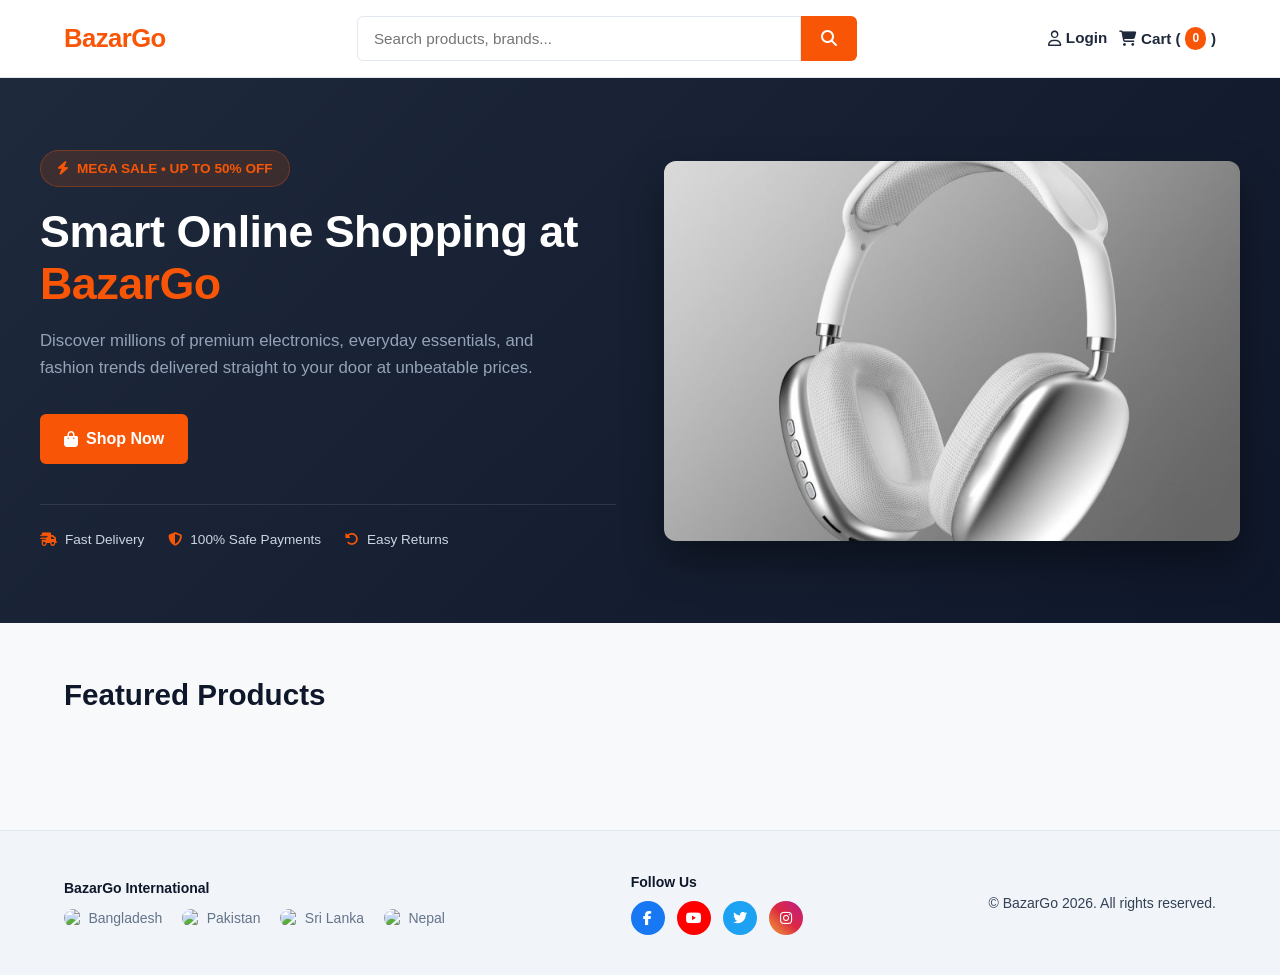
==== index.html @ e94907dd "Add files via upload" ====
<!DOCTYPE html>
<html lang="en">
<head>
  <meta charset="UTF-8">
  <meta name="viewport" content="width=device-width, initial-scale=1.0">
  <title>BazarGo - Online Shopping</title>
  <link rel="stylesheet" href="assets/css/style.css">
  <link rel="stylesheet" href="https://cdnjs.cloudflare.com/ajax/libs/font-awesome/6.5.1/css/all.min.css">
  
  <link rel="stylesheet" href="assets/css/pages/index.css">
  <link rel="stylesheet" href="assets/css/responsive.css">
</head>
<body>

  <!-- Header Navigation -->
  <header>
    <div class="nav-container">
      <a href="index.html" class="logo">BazarGo</a>
      <div class="nav-search">
        <input type="text" id="store-search" placeholder="Search products, brands...">
        <button type="button" id="search-btn"><i class="fa-solid fa-magnifying-glass"></i></button>
      </div>
      <div class="nav-actions">
        <div id="auth-nav-slot">
          <a href="login.html"><i class="fa-regular fa-user"></i> Login</a>
        </div>
        <a href="cart.html"><i class="fa-solid fa-cart-shopping"></i> Cart (<span id="cart-count">0</span>)</a>
      </div>
    </div>
  </header>

  <!-- Hero Banner (Syncs from admin/banner.html) -->
  <section class="hero-section" id="hero-banner-section">
    <div class="hero-container">
      <div class="hero-content">
        <span class="hero-tag" id="hero-tag"><i class="fa-solid fa-bolt"></i> Mega Sale • Up to 50% Off</span>
        <h1 class="hero-heading" id="hero-title">Smart Online Shopping at <span class="highlight">BazarGo</span></h1>
        <p class="hero-subtext" id="hero-subtitle">
          Discover millions of premium electronics, everyday essentials, and fashion trends delivered straight to your door at unbeatable prices.
        </p>
        <div class="hero-cta-group">
          <a href="#featured" id="hero-cta-btn" class="btn btn-primary"><i class="fa-solid fa-bag-shopping"></i> Shop Now</a>
          
        </div>
        <div class="hero-trust-badges">
          <div class="badge-item"><i class="fa-solid fa-truck-fast"></i> <span>Fast Delivery</span></div>
          <div class="badge-item"><i class="fa-solid fa-shield-halved"></i> <span>100% Safe Payments</span></div>
          <div class="badge-item"><i class="fa-solid fa-rotate-left"></i> <span>Easy Returns</span></div>
        </div>
      </div>
      <div class="hero-visual">
        <div class="hero-card-promo">
          <img id="hero-image" src="assets/images/sample1.jpg" alt="Featured Tech" onerror="this.src='https://via.placeholder.com/600x400?text=BazarGo'">
        </div>
      </div>
    </div>
  </section>

  <!-- CUSTOMER ACCOUNT SECTION (Visible When Signed In) -->
  <section class="container" id="customer-profile-section" style="display: none; margin-top: 2rem; margin-bottom: 2rem;">
    <div style="background: var(--white, #ffffff); border: 1px solid var(--border, #e2e8f0); border-radius: 12px; padding: 1.75rem; box-shadow: 0 4px 16px rgba(0,0,0,0.04);">
      <div style="display: flex; justify-content: space-between; align-items: center; border-bottom: 1px solid var(--border, #e2e8f0); padding-bottom: 1rem; margin-bottom: 1.25rem; flex-wrap: wrap; gap: 1rem;">
        <div style="display: flex; align-items: center; gap: 1rem;">
          <div style="width: 54px; height: 54px; border-radius: 50%; background: #ffece2; color: var(--primary, #ea580c); display: flex; align-items: center; justify-content: center; font-size: 1.5rem;">
            <i class="fa-solid fa-user-circle"></i>
          </div>
          <div>
            <h3 id="cust-welcome-name" style="color: var(--dark, #0f172a); margin: 0; font-size: 1.2rem;">Welcome back!</h3>
            <p id="cust-welcome-email" style="color: var(--text-muted, #64748b); margin: 0; font-size: 0.85rem;">user@example.com</p>
          </div>
        </div>
        
        <div style="display: flex; gap: 0.75rem; flex-wrap: wrap;">
          <a href="my-orders.html" class="btn btn-outline" style="color: var(--dark, #0f172a); border-color: var(--border, #e2e8f0); padding: 0.5rem 1rem; font-size: 0.85rem;">
            <i class="fa-solid fa-box-open"></i> My Orders
          </a>
          <a href="account.html" class="btn btn-primary" style="padding: 0.5rem 1rem; font-size: 0.85rem;">
            <i class="fa-solid fa-user-pen"></i> Edit Profile & Address
          </a>
          <button id="cust-dash-logout" class="btn btn-outline" style="color: var(--danger, #ef4444); border-color: #fee2e2; background: #fff5f5; padding: 0.5rem 1rem; font-size: 0.85rem; cursor: pointer;">
            <i class="fa-solid fa-arrow-right-from-bracket"></i> Sign Out
          </button>
        </div>
      </div>

      <div style="display: grid; grid-template-columns: repeat(auto-fit, minmax(220px, 1fr)); gap: 1rem;">
        <div style="background: #f8fafc; border: 1px solid var(--border, #e2e8f0); border-radius: 8px; padding: 1rem;">
          <small style="color: var(--text-muted, #64748b); text-transform: uppercase; font-weight: 700; font-size: 0.75rem;">Default Phone</small>
          <div id="cust-phone-preview" style="color: var(--dark, #0f172a); font-weight: 600; margin-top: 0.25rem;">Not added yet</div>
        </div>
        <div style="background: #f8fafc; border: 1px solid var(--border, #e2e8f0); border-radius: 8px; padding: 1rem;">
          <small style="color: var(--text-muted, #64748b); text-transform: uppercase; font-weight: 700; font-size: 0.75rem;">Delivery Address</small>
          <div id="cust-address-preview" style="color: var(--dark, #0f172a); font-weight: 600; margin-top: 0.25rem; white-space: nowrap; overflow: hidden; text-overflow: ellipsis;">Not set yet</div>
        </div>
        <div style="background: #f8fafc; border: 1px solid var(--border, #e2e8f0); border-radius: 8px; padding: 1rem;">
          <small style="color: var(--text-muted, #64748b); text-transform: uppercase; font-weight: 700; font-size: 0.75rem;">Active Role</small>
          <div style="margin-top: 0.25rem;">
            <span id="cust-role-pill" style="background: #e2e8f0; color: var(--slate, #475569); padding: 2px 8px; border-radius: 50px; font-size: 0.75rem; font-weight: 700; text-transform: uppercase;">Customer</span>
          </div>
        </div>
      </div>
    </div>
  </section>

  <!-- Featured Products Container -->
  <main class="container" id="featured">
    <h2 class="section-title">Featured Products</h2>
    <div class="product-grid" id="product-container"></div>
  </main>

  <!-- Product Details Modal with Star Rating -->
  <div class="modal-overlay" id="product-modal">
    <div class="modal-container">
      <button class="modal-close-btn" id="modal-close">&times;</button>
      <div class="modal-body">
        <div class="modal-image-wrapper">
          <img id="modal-img" src="" alt="Product Image">
        </div>
        <div class="modal-info">
          <span class="modal-category-badge" id="modal-category">Category</span>
          <h2 class="modal-title" id="modal-title">Product Title</h2>
          
          <div class="star-rating" id="modal-star-rating"></div>
          <div id="modal-stock-status"></div>

          <div class="modal-price" id="modal-price">0 BDT</div>
          <p class="modal-desc" id="modal-desc">Product description will appear here.</p>

          <div class="user-rating-box">
            <label><i class="fa-solid fa-pen-nib"></i> Rate this product:</label>
            <div class="interactive-stars" id="interactive-stars">
              <i class="fa-solid fa-star" data-val="1"></i>
              <i class="fa-solid fa-star" data-val="2"></i>
              <i class="fa-solid fa-star" data-val="3"></i>
              <i class="fa-solid fa-star" data-val="4"></i>
              <i class="fa-solid fa-star" data-val="5"></i>
            </div>
            <div class="rating-feedback" id="rating-feedback">Thank you for your rating!</div>
          </div>

          <button class="modal-add-btn" id="modal-add-btn">
            <i class="fa-solid fa-cart-plus"></i> Add to Cart
          </button>
        </div>
      </div>
    </div>
  </div>

  <!-- Subfooter -->
  <footer class="site-subfooter">
    <div class="subfooter-container">
      <div class="footer-col">
        <h4 style="margin-bottom:0.5rem; color:#0f172a;">BazarGo International</h4>
        <div class="country-list">
          <a href="#" class="country-item"><img src="https://flagcdn.com/w40/bd.png" alt="BD"> Bangladesh</a>
          <a href="#" class="country-item"><img src="https://flagcdn.com/w40/pk.png" alt="PK"> Pakistan</a>
          <a href="#" class="country-item"><img src="https://flagcdn.com/w40/lk.png" alt="LK"> Sri Lanka</a>
          <a href="#" class="country-item"><img src="https://flagcdn.com/w40/np.png" alt="NP"> Nepal</a>
        </div>
      </div>
      <div class="footer-col">
        <h4 style="margin-bottom:0.5rem; color:#0f172a;">Follow Us</h4>
        <div class="social-links">
          <a href="#" class="social-btn facebook"><i class="fa-brands fa-facebook-f"></i></a>
          <a href="#" class="social-btn youtube"><i class="fa-brands fa-youtube"></i></a>
          <a href="#" class="social-btn twitter"><i class="fa-brands fa-twitter"></i></a>
          <a href="#" class="social-btn instagram"><i class="fa-brands fa-instagram"></i></a>
        </div>
      </div>
      <div class="footer-col">
        <p>&copy; BazarGo 2026. All rights reserved.</p>
      </div>
    </div>
  </footer>

  <script type="module">
    import { initAuthListener, logoutUser } from "./assets/js/auth.js";
    import { addToCart, updateCartBadge } from "./assets/js/cart.js";
    import { db } from "./assets/js/firebase-config.js";
    import { collection, doc, onSnapshot, query, where } from "https://www.gstatic.com/firebasejs/10.9.0/firebase-firestore.js";

    const PRODUCTS_KEY = "bazargo_products";
    const BANNER_KEY = "bazargo_hero_banner";

    const defaultBanner = {
      tag: "Mega Sale • Up to 50% Off",
      title: "Smart Online Shopping at <span class='highlight'>BazarGo</span>",
      subtitle: "Discover millions of premium electronics, everyday essentials, and fashion trends delivered straight to your door at unbeatable prices.",
      imageUrl: "assets/images/sample1.jpg",
      ctaText: "Shop Now",
      ctaLink: "#featured"
    };

    const defaultProducts = [
      { id: "101", title: "Wireless Headphones", price: 2500, stock: 25, category: "Electronics", imageUrl: "assets/images/sample1.jpg", rating: 4.8, reviewCount: 42, description: "High-grade audio clarity with immersive noise cancellation and long battery life." },
      { id: "102", title: "Smart Fitness Watch", price: 1800, stock: 15, category: "Wearables", imageUrl: "assets/images/sample2.jpg", rating: 4.5, reviewCount: 29, description: "All-day heart rate, step tracking, sleep analytics, and water-resistant casing." },
      { id: "103", title: "Smart Phone Pro", price: 170000, stock: 8, category: "Smartphones", imageUrl: "assets/images/sample3.jpg", rating: 4.9, reviewCount: 88, description: "Ultra-fast flagship processor, high-resolution AMOLED display, and triple camera array." },
      { id: "104", title: "Fast Phone Charger", price: 1800, stock: 30, category: "Accessories", imageUrl: "assets/images/sample4.jpg", rating: 4.2, reviewCount: 16, description: "High-speed USB-C wall adapter supporting quick-charge protocols with safety protection." }
    ];

    let allProducts = [];
    let currentSelectedProduct = null;

    function renderStarRatingHTML(rating = 5, reviewCount = 0) {
      const fullStars = Math.floor(rating);
      const hasHalf = rating % 1 >= 0.3 && rating % 1 <= 0.8;
      let starsHtml = "";

      for (let i = 1; i <= 5; i++) {
        if (i <= fullStars) {
          starsHtml += `<i class="fa-solid fa-star"></i>`;
        } else if (i === fullStars + 1 && hasHalf) {
          starsHtml += `<i class="fa-solid fa-star-half-stroke"></i>`;
        } else {
          starsHtml += `<i class="fa-regular fa-star"></i>`;
        }
      }

      return `
        <div class="star-rating">
          ${starsHtml}
          <span style="font-weight: 700; margin-left: 3px; color: #1e293b;">${Number(rating).toFixed(1)}</span>
          <span class="rating-count">(${reviewCount})</span>
        </div>
      `;
    }

    // 1. Sync Banner from admin/banner.html
    function applyHeroBanner(banner) {
      if (!banner || typeof banner !== "object") banner = defaultBanner;
      if (banner.tag) {
        document.getElementById("hero-tag").innerHTML = `<i class="fa-solid fa-bolt"></i> ${banner.tag}`;
      }
      if (banner.title) {
        document.getElementById("hero-title").innerHTML = banner.title;
      }
      if (banner.subtitle) {
        document.getElementById("hero-subtitle").textContent = banner.subtitle;
      }
      if (banner.imageUrl) {
        document.getElementById("hero-image").src = banner.imageUrl;
      }
      if (banner.ctaText) {
        document.getElementById("hero-cta-btn").innerHTML = `<i class="fa-solid fa-bag-shopping"></i> ${banner.ctaText}`;
      }
      if (banner.ctaLink) {
        document.getElementById("hero-cta-btn").href = banner.ctaLink;
      }
    }

    // 2. Authentication State Handling
    if (typeof initAuthListener === "function") {
      initAuthListener(({ user, profile }) => {
        const authSlot = document.getElementById("auth-nav-slot");
        const customerSection = document.getElementById("customer-profile-section");

        if (user) {
          const name = profile?.fullName || user.email?.split('@')[0] || "Customer";
          authSlot.innerHTML = `
            <a href="account.html"><i class="fa-solid fa-user-check"></i> ${name}</a>
            <a href="my-orders.html" style="margin-left: 8px;"><i class="fa-solid fa-box"></i> Orders</a>
            ${profile?.role === 'admin' ? '<a href="admin/dashboard.html" style="color:var(--primary, #ea580c); font-weight:700; margin-left:8px;">[Admin]</a>' : ''}
            <button id="logout-btn" style="background:none; border:none; cursor:pointer; color:#ef4444; font-weight:600; margin-left:8px;">Logout</button>
          `;
          document.getElementById("logout-btn").addEventListener("click", logoutUser);

          customerSection.style.display = "block";
          document.getElementById("cust-welcome-name").textContent = `Welcome, ${name}!`;
          document.getElementById("cust-welcome-email").textContent = user.email || "";
          document.getElementById("cust-phone-preview").textContent = profile?.phone || "No phone added yet";
          document.getElementById("cust-address-preview").textContent = profile?.address || "No address added yet";

          if (profile?.role) {
            const rolePill = document.getElementById("cust-role-pill");
            rolePill.textContent = profile.role;
            if (profile.role === 'admin') {
              rolePill.style.background = '#fef3c7';
              rolePill.style.color = '#d97706';
            }
          }
          document.getElementById("cust-dash-logout").addEventListener("click", logoutUser);
        } else {
          authSlot.innerHTML = `<a href="login.html"><i class="fa-regular fa-user"></i> Login</a>`;
          customerSection.style.display = "none";
        }
      });
    }

    if (typeof updateCartBadge === "function") {
      updateCartBadge();
    }

    // Firestore is the shared source of truth. Updates are pushed to every open device.
    let productsUnsubscribe = null;
    let bannerUnsubscribe = null;
    function loadStoreProducts() {
      if (productsUnsubscribe) productsUnsubscribe();
      productsUnsubscribe = onSnapshot(query(collection(db, "products"), where("isPublished", "==", true)), (snapshot) => {
        allProducts = snapshot.docs.map(d => ({ id: d.id, ...d.data() }));
        localStorage.setItem(PRODUCTS_KEY, JSON.stringify(allProducts));
        renderProducts(allProducts);
        if (currentSelectedProduct) {
          const latest = allProducts.find(p => String(p.id) === String(currentSelectedProduct.id));
          if (latest) { currentSelectedProduct = latest; openProductModal(latest.id); }
          else closeProductModal();
        }
      }, (error) => {
        console.error("Live product sync failed:", error);
        const container = document.getElementById("product-container");
        if (!allProducts.length) container.innerHTML = '<p role="alert">Products could not be loaded. Check your connection and Firestore permissions.</p>';
      });
    }

    function listenForHeroBanner() {
      if (bannerUnsubscribe) bannerUnsubscribe();
      bannerUnsubscribe = onSnapshot(doc(db, "store_settings", "heroBanner"), (snapshot) => {
        applyHeroBanner(snapshot.exists() ? snapshot.data() : defaultBanner);
      }, (error) => {
        console.error("Live banner sync failed:", error);
        applyHeroBanner(defaultBanner);
      });
    }
    window.addEventListener("beforeunload", () => {
      if (productsUnsubscribe) productsUnsubscribe();
      if (bannerUnsubscribe) bannerUnsubscribe();
    });

    // 4. Render Product Cards with Stock Awareness
    function renderProducts(list) {
      const container = document.getElementById("product-container");
      if (!list || list.length === 0) {
        container.innerHTML = `
          <div style="grid-column: 1 / -1; text-align: center; padding: 3rem 1rem; color: #64748b;">
            <i class="fa-solid fa-magnifying-glass" style="font-size: 2.5rem; margin-bottom: 0.75rem; opacity: 0.5;"></i>
            <p style="font-size: 1.1rem; margin: 0;">No products found matching your search.</p>
          </div>
        `;
        return;
      }

      container.innerHTML = list.map(p => {
        const hasStockField = p.stock !== undefined && p.stock !== null;
        const stockQty = hasStockField ? Number(p.stock) : Infinity;
        const isOutOfStock = hasStockField && stockQty <= 0;

        return `
          <article class="card" data-id="${p.id}">
            <img src="${p.imageUrl || 'assets/images/sample1.jpg'}" 
                 alt="${p.title || 'Product'}" 
                 class="card-click-trigger open-details" 
                 data-id="${p.id}"
                 onerror="this.src='https://via.placeholder.com/250x200?text=Product'">
            
            <div class="card-body">
              <h3 class="card-title card-click-trigger open-details" data-id="${p.id}">
                ${p.title || p.name || 'Untitled Product'}
              </h3>

              ${renderStarRatingHTML(p.rating || 5, p.reviewCount || 0)}

              <div>
                ${hasStockField ? (
                  isOutOfStock 
                    ? `<span class="stock-tag out-stock">Out of Stock</span>` 
                    : `<span class="stock-tag in-stock">In Stock (${stockQty})</span>`
                ) : ''}
              </div>

              <p class="card-price">${Number(p.price || 0).toLocaleString()} BDT</p>
              <div class="card-actions">
                <button class="btn-cart" 
                  data-id="${p.id}" 
                  data-title="${p.title || p.name || ''}" 
                  data-price="${p.price || 0}" 
                  data-img="${p.imageUrl || ''}"
                  data-stock="${stockQty}"
                  ${isOutOfStock ? 'disabled style="background:#94a3b8; cursor:not-allowed;"' : ''}>
                  ${isOutOfStock ? 'Out of Stock' : 'Add to Cart'}
                </button>
                <button class="btn-wishlist">♥</button>
              </div>
            </div>
          </article>
        `;
      }).join("");

      document.querySelectorAll(".open-details").forEach(elem => {
        elem.addEventListener("click", (e) => {
          const productId = e.currentTarget.dataset.id;
          openProductModal(productId);
        });
      });

      document.querySelectorAll(".btn-cart").forEach(btn => {
        btn.addEventListener("click", async (e) => {
          const { id, title, price, img, stock } = e.currentTarget.dataset;
          if (stock !== undefined && Number(stock) <= 0) {
            alert("Sorry, this product is currently out of stock.");
            return;
          }
          if (typeof addToCart === "function") {
            await addToCart({ id, title, price, imageUrl: img }, 1);
          }
          alert(`Added "${title}" to your cart!`);
        });
      });
    }

    // Modal & Interactive Rating
    const modal = document.getElementById("product-modal");
    const modalCloseBtn = document.getElementById("modal-close");
    const modalAddBtn = document.getElementById("modal-add-btn");
    const interactiveStars = document.querySelectorAll("#interactive-stars i");
    const ratingFeedback = document.getElementById("rating-feedback");

    function openProductModal(productId) {
      const prod = allProducts.find(p => String(p.id) === String(productId));
      if (!prod) return;

      currentSelectedProduct = prod;

      const hasStockField = prod.stock !== undefined && prod.stock !== null;
      const stockQty = hasStockField ? Number(prod.stock) : Infinity;
      const isOutOfStock = hasStockField && stockQty <= 0;

      document.getElementById("modal-img").src = prod.imageUrl || "assets/images/sample1.jpg";
      document.getElementById("modal-title").textContent = prod.title || prod.name || "Untitled Product";
      document.getElementById("modal-price").textContent = `${Number(prod.price || 0).toLocaleString()} BDT`;
      document.getElementById("modal-category").textContent = prod.category || "General";
      document.getElementById("modal-desc").textContent = prod.description || "No specific details provided for this product.";
      
      document.getElementById("modal-star-rating").innerHTML = renderStarRatingHTML(prod.rating || 5, prod.reviewCount || 0);

      const stockStatusContainer = document.getElementById("modal-stock-status");
      if (hasStockField) {
        stockStatusContainer.innerHTML = isOutOfStock
          ? `<span class="stock-tag out-stock" style="margin-bottom:0.75rem;">Out of Stock</span>`
          : `<span class="stock-tag in-stock" style="margin-bottom:0.75rem;">In Stock (${stockQty} units available)</span>`;
      } else {
        stockStatusContainer.innerHTML = "";
      }

      if (isOutOfStock) {
        modalAddBtn.disabled = true;
        modalAddBtn.innerHTML = `<i class="fa-solid fa-ban"></i> Out of Stock`;
      } else {
        modalAddBtn.disabled = false;
        modalAddBtn.innerHTML = `<i class="fa-solid fa-cart-plus"></i> Add to Cart`;
      }

      ratingFeedback.style.display = "none";
      interactiveStars.forEach(s => s.classList.remove("active", "hovered"));

      modal.classList.add("active");
      document.body.classList.add("product-modal-open");
    }

    function closeProductModal() {
      modal.classList.remove("active");
      document.body.classList.remove("product-modal-open");
      currentSelectedProduct = null;
    }

    modalCloseBtn.addEventListener("click", closeProductModal);
    modal.addEventListener("click", (e) => {
      if (e.target === modal) closeProductModal();
    });
    window.addEventListener("keydown", (e) => {
      if (e.key === "Escape" && modal.classList.contains("active")) closeProductModal();
    });

    interactiveStars.forEach(star => {
      star.addEventListener("mouseenter", (e) => {
        const val = parseInt(e.target.dataset.val);
        interactiveStars.forEach(s => {
          s.classList.toggle("hovered", parseInt(s.dataset.val) <= val);
        });
      });

      star.addEventListener("mouseleave", () => {
        interactiveStars.forEach(s => s.classList.remove("hovered"));
      });

      star.addEventListener("click", (e) => {
        if (!currentSelectedProduct) return;
        const userRating = parseInt(e.target.dataset.val);

        interactiveStars.forEach(s => {
          s.classList.toggle("active", parseInt(s.dataset.val) <= userRating);
        });

        const currentCount = currentSelectedProduct.reviewCount || 0;
        const currentAvg = currentSelectedProduct.rating || 5;
        const newCount = currentCount + 1;
        const newAvg = Number(((currentAvg * currentCount + userRating) / newCount).toFixed(1));

        currentSelectedProduct.rating = newAvg;
        currentSelectedProduct.reviewCount = newCount;

        allProducts = allProducts.map(p => p.id === currentSelectedProduct.id ? currentSelectedProduct : p);
        localStorage.setItem(PRODUCTS_KEY, JSON.stringify(allProducts));

        document.getElementById("modal-star-rating").innerHTML = renderStarRatingHTML(newAvg, newCount);
        ratingFeedback.textContent = `Thank you! You rated ${userRating} star${userRating > 1 ? 's' : ''}. (New Avg: ${newAvg})`;
        ratingFeedback.style.display = "block";

        renderProducts(allProducts);
      });
    });

    modalAddBtn.addEventListener("click", async () => {
      if (currentSelectedProduct) {
        const hasStockField = currentSelectedProduct.stock !== undefined && currentSelectedProduct.stock !== null;
        if (hasStockField && Number(currentSelectedProduct.stock) <= 0) {
          alert("Sorry, this item is out of stock.");
          return;
        }

        if (typeof addToCart === "function") {
          await addToCart({
            id: currentSelectedProduct.id,
            title: currentSelectedProduct.title || currentSelectedProduct.name,
            price: currentSelectedProduct.price,
            imageUrl: currentSelectedProduct.imageUrl
          }, 1);
        }
        alert(`Added "${currentSelectedProduct.title || currentSelectedProduct.name}" to your cart!`);
        closeProductModal();
      }
    });

    // Search Controls
    const searchInput = document.getElementById("store-search");
    const searchBtn = document.getElementById("search-btn");

    function executeSearch() {
      const query = searchInput.value.toLowerCase().trim();
      const filtered = allProducts.filter(p => {
        const title = (p.title || p.name || "").toLowerCase();
        const category = (p.category || "").toLowerCase();
        const desc = (p.description || "").toLowerCase();
        return title.includes(query) || category.includes(query) || desc.includes(query);
      });

      renderProducts(filtered);

      const featuredSection = document.getElementById("featured");
      if (featuredSection && query.length > 0) {
        featuredSection.scrollIntoView({ behavior: "smooth" });
      }
    }

    searchInput.addEventListener("input", executeSearch);
    searchBtn.addEventListener("click", executeSearch);
    searchInput.addEventListener("keydown", (e) => {
      if (e.key === "Enter") {
        e.preventDefault();
        executeSearch();
      }
    });

    // Initialize Storefront
    listenForHeroBanner();
    loadStoreProducts();
  </script>
</body>
</html>
---- assets/css/style.css ----
:root {
  --primary: #f85606;
  --primary-hover: #d84500;
  --dark: #0f172a;
  --slate: #1e293b;
  --light: #f8f9fa;
  --border: #e2e8f0;
  --text: #334155;
  --text-muted: #64748b;
  --white: #ffffff;
  --success: #10b981;
  --danger: #ef4444;
}

* {
  box-sizing: border-box;
  margin: 0;
  padding: 0;
  font-family: -apple-system, BlinkMacSystemFont, "Segoe UI", Roboto, Oxygen, Ubuntu, sans-serif;
}

body {
  background-color: var(--light);
  color: var(--text);
  line-height: 1.6;
}

/* Header & Navbar */
header {
  background: var(--white);
  border-bottom: 1px solid var(--border);
  position: sticky;
  top: 0;
  z-index: 1000;
}

.nav-container {
  max-width: 1200px;
  margin: auto;
  display: flex;
  justify-content: space-between;
  align-items: center;
  padding: 1rem 1.5rem;
  gap: 1.5rem;
}

.logo {
  font-size: 1.6rem;
  font-weight: 800;
  color: var(--primary);
  text-decoration: none;
  letter-spacing: -0.5px;
}

.nav-search {
  display: flex;
  flex: 1;
  max-width: 500px;
}

.nav-search input {
  width: 100%;
  padding: 0.6rem 1rem;
  border: 1px solid var(--border);
  border-radius: 6px 0 0 6px;
  outline: none;
  font-size: 0.95rem;
}

.nav-search button {
  padding: 0.6rem 1.25rem;
  background: var(--primary);
  color: var(--white);
  border: none;
  border-radius: 0 6px 6px 0;
  cursor: pointer;
  font-weight: 600;
}

.nav-actions {
  display: flex;
  align-items: center;
  gap: 1.25rem;
}

.nav-actions a {
  text-decoration: none;
  color: var(--slate);
  font-weight: 600;
  font-size: 0.95rem;
  display: inline-flex;
  align-items: center;
  gap: 0.3rem;
}

#cart-count {
  background: var(--primary);
  color: var(--white);
  padding: 2px 7px;
  border-radius: 50px;
  font-size: 0.75rem;
}

/* Hero Section */
.hero-section {
  background: linear-gradient(135deg, var(--slate) 0%, var(--dark) 100%);
  color: var(--white);
  padding: 4.5rem 1.5rem;
}

.hero-container {
  max-width: 1200px;
  margin: 0 auto;
  display: grid;
  grid-template-columns: 1.1fr 0.9fr;
  align-items: center;
  gap: 3rem;
}

.hero-tag {
  display: inline-flex;
  align-items: center;
  gap: 0.5rem;
  background: rgba(248, 86, 6, 0.15);
  color: var(--primary);
  border: 1px solid rgba(248, 86, 6, 0.3);
  font-size: 0.85rem;
  font-weight: 700;
  padding: 0.4rem 1rem;
  border-radius: 50px;
  margin-bottom: 1.2rem;
  text-transform: uppercase;
}

.hero-heading {
  font-size: 2.8rem;
  line-height: 1.15;
  font-weight: 800;
  margin-bottom: 1.2rem;
  letter-spacing: -0.5px;
}

.hero-heading .highlight {
  color: var(--primary);
}

.hero-subtext {
  font-size: 1.05rem;
  color: #94a3b8;
  margin-bottom: 2rem;
  max-width: 520px;
}

.hero-cta-group {
  display: flex;
  gap: 1rem;
  margin-bottom: 2.5rem;
}

.btn {
  padding: 0.75rem 1.5rem;
  border-radius: 6px;
  text-decoration: none;
  font-weight: 600;
  display: inline-flex;
  align-items: center;
  gap: 0.5rem;
  cursor: pointer;
  border: none;
  transition: all 0.2s ease;
}

.btn-primary {
  background: var(--primary);
  color: var(--white);
}

.btn-primary:hover {
  background: var(--primary-hover);
  transform: translateY(-2px);
}

.btn-outline {
  border: 1px solid #475569;
  color: var(--white);
  background: transparent;
}

.btn-outline:hover {
  background: rgba(255, 255, 255, 0.08);
  border-color: #cbd5e1;
}

.hero-trust-badges {
  display: flex;
  gap: 1.5rem;
  padding-top: 1.5rem;
  border-top: 1px solid rgba(255, 255, 255, 0.1);
  flex-wrap: wrap;
}

.badge-item {
  display: flex;
  align-items: center;
  gap: 0.5rem;
  font-size: 0.85rem;
  color: #cbd5e1;
}

.badge-item i {
  color: var(--primary);
}

.hero-card-promo {
  position: relative;
  border-radius: 12px;
  overflow: hidden;
  box-shadow: 0 20px 40px rgba(0, 0, 0, 0.4);
}

.hero-card-promo img {
  width: 100%;
  height: 380px;
  object-fit: cover;
  display: block;
}

.discount-pill {
  position: absolute;
  top: 1rem;
  left: 1rem;
  background: var(--primary);
  color: var(--white);
  font-weight: 700;
  font-size: 0.75rem;
  padding: 0.35rem 0.8rem;
  border-radius: 4px;
}

/* Catalog & Grid */
.container {
  max-width: 1200px;
  margin: 3rem auto;
  padding: 0 1.5rem;
}

.section-title {
  margin-bottom: 2rem;
  font-size: 1.85rem;
  font-weight: 700;
  color: var(--dark);
}

.product-grid {
  display: grid;
  grid-template-columns: repeat(auto-fill, minmax(250px, 1fr));
  gap: 1.75rem;
}

.card {
  background: var(--white);
  border-radius: 8px;
  border: 1px solid var(--border);
  overflow: hidden;
  display: flex;
  flex-direction: column;
  transition: transform 0.2s ease, box-shadow 0.2s ease;
}

.card:hover {
  transform: translateY(-4px);
  box-shadow: 0 12px 24px rgba(0, 0, 0, 0.06);
}

.card img {
  width: 100%;
  height: 220px;
  object-fit: cover;
}

.card-body {
  padding: 1.25rem;
  display: flex;
  flex-direction: column;
  flex: 1;
}

.card-title {
  font-size: 1.1rem;
  font-weight: 600;
  margin-bottom: 0.5rem;
  color: var(--dark);
}

.card-price {
  font-size: 1.35rem;
  color: var(--primary);
  font-weight: 800;
  margin-bottom: 1rem;
}

.card-actions {
  display: flex;
  gap: 0.5rem;
  margin-top: auto;
}

.btn-cart {
  flex: 1;
  padding: 0.65rem;
  background: var(--primary);
  color: var(--white);
  border: none;
  border-radius: 6px;
  cursor: pointer;
  font-weight: 600;
  transition: background 0.2s;
}

.btn-cart:hover {
  background: var(--primary-hover);
}

.btn-wishlist {
  background: #f1f5f9;
  color: var(--slate);
  border: none;
  border-radius: 6px;
  padding: 0 1rem;
  cursor: pointer;
  font-size: 1.1rem;
}

/* Forms & Auth */
.auth-container {
  max-width: 440px;
  margin: 4rem auto;
  background: var(--white);
  padding: 2.5rem;
  border-radius: 10px;
  border: 1px solid var(--border);
  box-shadow: 0 8px 24px rgba(0,0,0,0.04);
}

.form-group {
  margin-bottom: 1.25rem;
}

.form-group label {
  display: block;
  font-size: 0.875rem;
  font-weight: 600;
  margin-bottom: 0.4rem;
}

.form-group input, .form-group select, .form-group textarea {
  width: 100%;
  padding: 0.75rem;
  border: 1px solid var(--border);
  border-radius: 6px;
  outline: none;
  font-size: 0.95rem;
}

.form-group input:focus {
  border-color: var(--primary);
}

/* Subfooter */
.site-subfooter {
  background-color: #f1f5f9;
  border-top: 1px solid var(--border);
  padding: 2.5rem 0;
  margin-top: 5rem;
  font-size: 0.875rem;
}

.subfooter-container {
  max-width: 1200px;
  margin: 0 auto;
  padding: 0 1.5rem;
  display: flex;
  justify-content: space-between;
  align-items: center;
  flex-wrap: wrap;
  gap: 2rem;
}

.country-list {
  display: flex;
  gap: 1.25rem;
  align-items: center;
  flex-wrap: wrap;
}

.country-item {
  display: inline-flex;
  align-items: center;
  gap: 0.4rem;
  color: var(--text-muted);
  text-decoration: none;
}

.country-item img {
  width: 18px;
  height: 18px;
  border-radius: 50%;
  object-fit: cover;
}

.social-links {
  display: flex;
  gap: 0.75rem;
}

.social-btn {
  width: 34px;
  height: 34px;
  border-radius: 50%;
  color: var(--white);
  display: inline-flex;
  align-items: center;
  justify-content: center;
  text-decoration: none;
}

.social-btn.facebook { background-color: #1877f2; }
.social-btn.youtube { background-color: #ff0000; }
.social-btn.twitter { background-color: #1da1f2; }
.social-btn.instagram { background: linear-gradient(45deg, #f09433, #e6683c, #dc2743, #cc2366, #bc1888); }

@media (max-width: 900px) {
  .hero-container {
    grid-template-columns: 1fr;
    text-align: center;
  }
  .hero-cta-group, .hero-trust-badges {
    justify-content: center;
  }
}
---- assets/css/pages/index.css ----
/* Clickable triggers */
    .card-click-trigger {
      cursor: pointer;
    }
    .card-click-trigger:hover {
      opacity: 0.92;
    }
    .card-title.card-click-trigger:hover {
      color: var(--primary, #ea580c);
      text-decoration: underline;
    }

    /* Star Rating Styles */
    .star-rating {
      display: flex;
      align-items: center;
      gap: 3px;
      font-size: 0.85rem;
      color: #f59e0b;
      margin: 4px 0 6px 0;
    }
    .star-rating .rating-count {
      color: #64748b;
      font-size: 0.78rem;
      margin-left: 4px;
    }

    /* Stock Status Badges */
    .stock-tag {
      font-size: 0.78rem;
      font-weight: 700;
      padding: 2px 6px;
      border-radius: 4px;
      display: inline-block;
      margin-bottom: 6px;
    }
    .stock-tag.in-stock {
      background: #dcfce7;
      color: #166534;
    }
    .stock-tag.out-stock {
      background: #fee2e2;
      color: #991b1b;
    }

    /* Modal Interactive Star Rating */
    .user-rating-box {
      background: #f8fafc;
      border: 1px solid #e2e8f0;
      border-radius: 8px;
      padding: 10px 14px;
      margin-bottom: 1rem;
    }
    .user-rating-box label {
      font-size: 0.85rem;
      font-weight: 600;
      color: #334155;
      display: block;
      margin-bottom: 4px;
    }
    .interactive-stars {
      display: flex;
      gap: 6px;
      font-size: 1.25rem;
      cursor: pointer;
    }
    .interactive-stars i {
      color: #cbd5e1;
      transition: color 0.15s ease, transform 0.15s ease;
    }
    .interactive-stars i.hovered,
    .interactive-stars i.active {
      color: #f59e0b;
    }
    .interactive-stars i:hover {
      transform: scale(1.15);
    }
    .rating-feedback {
      font-size: 0.8rem;
      color: #10b981;
      margin-top: 4px;
      display: none;
    }

    /* Modal Structure */
    body.product-modal-open {
      overflow: hidden;
      overscroll-behavior: none;
    }
    .modal-overlay {
      position: fixed;
      top: 0;
      left: 0;
      width: 100%;
      height: 100%;
      background: rgba(15, 23, 42, 0.65);
      backdrop-filter: blur(4px);
      display: none;
      align-items: center;
      justify-content: center;
      z-index: 9999;
      padding: 1rem;
      overflow-y: auto;
      overscroll-behavior: contain;
    }
    .modal-overlay.active {
      display: flex;
    }
    .modal-container {
      background: #ffffff;
      border-radius: 14px;
      max-width: 680px;
      width: 100%;
      max-height: calc(100vh - 2rem);
      max-height: calc(100dvh - 2rem);
      overflow-y: auto;
      overscroll-behavior: contain;
      position: relative;
      overflow-x: hidden;
      box-shadow: 0 20px 25px -5px rgba(0, 0, 0, 0.2), 0 10px 10px -5px rgba(0, 0, 0, 0.08);
      animation: modalFadeIn 0.25s ease-out;
    }
    @keyframes modalFadeIn {
      from { transform: scale(0.95); opacity: 0; }
      to { transform: scale(1); opacity: 1; }
    }
    .modal-close-btn {
      position: absolute;
      top: 14px;
      right: 14px;
      background: #f1f5f9;
      border: none;
      width: 34px;
      height: 34px;
      border-radius: 50%;
      display: flex;
      align-items: center;
      justify-content: center;
      cursor: pointer;
      font-size: 1.1rem;
      color: #475569;
      transition: all 0.2s;
      z-index: 10;
    }
    .modal-close-btn:hover {
      background: #e2e8f0;
      color: #0f172a;
    }
    .modal-body {
      display: grid;
      grid-template-columns: 1fr 1.1fr;
      gap: 1.5rem;
      padding: 1.75rem;
    }
    @media (max-width: 600px) {
      .modal-body {
        grid-template-columns: 1fr;
        padding: 1.25rem;
      }
    }
    .modal-image-wrapper {
      background: #f8fafc;
      border-radius: 8px;
      display: flex;
      align-items: center;
      justify-content: center;
      overflow: hidden;
      border: 1px solid #e2e8f0;
      max-height: 280px;
    }
    .modal-image-wrapper img {
      width: 100%;
      height: 100%;
      object-fit: contain;
    }
    .modal-info {
      display: flex;
      flex-direction: column;
      justify-content: center;
    }
    .modal-category-badge {
      display: inline-block;
      background: #ffece2;
      color: #ea580c;
      padding: 3px 10px;
      font-size: 0.75rem;
      font-weight: 700;
      border-radius: 50px;
      text-transform: uppercase;
      margin-bottom: 0.4rem;
      width: fit-content;
    }
    .modal-title {
      font-size: 1.35rem;
      color: #0f172a;
      margin-bottom: 0.35rem;
      font-weight: 700;
      line-height: 1.3;
    }
    .modal-price {
      font-size: 1.35rem;
      color: #ea580c;
      font-weight: 800;
      margin-bottom: 0.5rem;
    }
    .modal-desc {
      font-size: 0.9rem;
      color: #64748b;
      line-height: 1.5;
      margin-bottom: 0.85rem;
    }
    .modal-add-btn {
      background: #ea580c;
      color: #ffffff;
      border: none;
      padding: 0.75rem 1.5rem;
      border-radius: 6px;
      font-weight: 600;
      font-size: 0.95rem;
      cursor: pointer;
      display: inline-flex;
      align-items: center;
      justify-content: center;
      gap: 0.5rem;
      transition: background 0.2s;
    }
    .modal-add-btn:hover {
      background: #c2410c;
    }
    .modal-add-btn:disabled,
    .btn-cart:disabled {
      background: #94a3b8 !important;
      cursor: not-allowed !important;
      opacity: 0.7;
    }
---- assets/css/responsive.css ----
/* Responsive enhancements: preserve the existing BazarGO visual language */
html { max-width: 100%; overflow-x: clip; }
body { min-width: 0; width: 100%; }
img, video, canvas, svg { max-width: 100%; }
img { height: auto; }
input, select, textarea, button { max-width: 100%; font: inherit; }
button, a, input[type="submit"] { touch-action: manipulation; }
table { max-width: 100%; }
:where(.container, .nav-container, .main-container, .content, main, .page-container) { min-width: 0; }
:where(.product-grid, .products-grid, .products-container, .category-grid) {
  display: grid;
  grid-template-columns: repeat(auto-fit, minmax(min(100%, 210px), 1fr));
  gap: clamp(.75rem, 2vw, 1.25rem);
}
:where(.product-card, .product-item, .metric-card, .card) { min-width: 0; }
:where(.product-card img, .product-item img) { max-width: 100%; object-fit: contain; }
:where(.product-card h2, .product-card h3, .product-title, .product-name) { overflow-wrap: anywhere; }
:where(form, .form-group, .form-row) { min-width: 0; }
:where(input, select, textarea) { min-width: 0; }
:where(.table-responsive, .table-container) { max-width: 100%; overflow-x: auto; -webkit-overflow-scrolling: touch; }
table { border-collapse: collapse; }
@media (max-width: 1024px) {
  .nav-container { gap: .8rem; flex-wrap: wrap; }
  .nav-search { flex: 1 1 260px; max-width: none; }
  .admin-content { padding: 1.5rem; }
}
@media (max-width: 768px) {
  .nav-container { padding: .75rem 1rem; }
  .nav-search { order: 3; flex-basis: 100%; }
  .nav-links, .nav-menu, .navbar-nav { flex-wrap: wrap; gap: .5rem; }
  .admin-sidebar { width: 100%; position: static; padding: 1rem; }
  body:has(.admin-sidebar) { display: flex; flex-direction: column; }
  .admin-nav { flex-direction: row; flex-wrap: wrap; }
  .admin-nav a { padding: .6rem .75rem; }
  .admin-content { padding: 1rem; width: 100%; }
  .metrics-grid { grid-template-columns: repeat(auto-fit, minmax(min(100%, 150px), 1fr)); gap: .75rem; }
  :where(.hero, .hero-content, .checkout-layout, .cart-layout, .account-layout) { grid-template-columns: minmax(0, 1fr) !important; }
  :where(.hero, .checkout-layout, .cart-layout) { gap: 1rem; }
  :where(.btn, button, input[type="submit"], .button) { min-height: 42px; }
  table { font-size: .875rem; }
  th, td { padding: .55rem !important; }
}
@media (max-width: 425px) {
  .nav-container { padding: .65rem .75rem; }
  .logo { font-size: 1.35rem; }
  .admin-content { padding: .75rem; }
  .metrics-grid { grid-template-columns: minmax(0, 1fr); }
  :where(.product-grid, .products-grid, .products-container, .category-grid) {
    grid-template-columns: repeat(2, minmax(0, 1fr));
    gap: .65rem;
  }
  :where(.product-card, .product-item) { padding: .65rem; }
  :where(.product-card h2, .product-card h3, .product-title, .product-name) { font-size: .95rem; }
  :where(.product-card button, .product-item button) { width: 100%; }
}
@media (max-width: 340px) {
  :where(.product-grid, .products-grid, .products-container, .category-grid) { grid-template-columns: minmax(0, 1fr); }
  .nav-container { padding-inline: .5rem; }
}


/* BazarGO responsive hardening: keep existing visual design while fitting real layouts. */
*, *::before, *::after { box-sizing: border-box; }
body { overflow-wrap: anywhere; }
.nav-container, .hero-container, .card-body, .admin-main, .admin-content { min-width: 0; }
.nav-actions { display: flex; align-items: center; justify-content: flex-end; gap: .75rem; flex-wrap: wrap; min-width: 0; }
.nav-search input { width: 100%; min-width: 0; }
.hero-container { grid-template-columns: repeat(2, minmax(0, 1fr)); }
#product-container { display: grid; grid-template-columns: repeat(4, minmax(0, 1fr)); gap: clamp(.75rem, 2vw, 1.25rem); }
#product-container > * { min-width: 0; }
#product-container img { width: 100%; max-width: 100%; object-fit: contain; }
.card-actions { display: flex; gap: .5rem; flex-wrap: wrap; }
.card-actions > * { min-width: 0; }
input:not(.qty-input), textarea, select { width: 100%; }
.admin-content, .admin-main { min-width: 0; }
.admin-content > div, .admin-content section, .admin-main section { min-width: 0; max-width: 100%; }
.admin-content table, .admin-main table { width: 100%; }
.admin-content table { display: block; overflow-x: auto; white-space: nowrap; -webkit-overflow-scrolling: touch; }
.admin-content table thead, .admin-content table tbody { width: 100%; }
@media (max-width: 1200px) {
  #product-container { grid-template-columns: repeat(3, minmax(0, 1fr)); }
  .hero-container { gap: 1.25rem; }
}
@media (max-width: 900px) {
  #product-container { grid-template-columns: repeat(2, minmax(0, 1fr)); }
  .hero-container { grid-template-columns: minmax(0, 1fr); }
  .hero-visual { max-width: 100%; }
  .nav-actions { justify-content: flex-start; }
  .admin-sidebar { flex: 0 0 auto; }
}
@media (max-width: 480px) {
  #product-container { grid-template-columns: repeat(2, minmax(0, 1fr)); gap: .55rem; }
  #product-container .card { padding: .55rem; }
  #product-container .card-title { font-size: .9rem; line-height: 1.3; }
  #product-container .card-price { font-size: .95rem; }
  #product-container .card-actions { flex-direction: column; }
  #product-container .card-actions button { width: 100%; }
  .hero-section { padding-inline: .75rem; }
  .hero-heading { font-size: clamp(1.5rem, 7vw, 2.25rem); }
  .admin-sidebar .sidebar-menu, .admin-nav { gap: .35rem; }
  .admin-sidebar .sidebar-menu a, .admin-nav a { font-size: .9rem; }
  .admin-topbar { gap: .5rem; flex-wrap: wrap; }
}
@media (max-width: 340px) {
  #product-container { grid-template-columns: minmax(0, 1fr); }
  .nav-actions { width: 100%; }
  .nav-actions a, .nav-actions button { margin-left: 0 !important; }
}

/* Targeted mobile fixes: keep original desktop styling intact. */
body { overflow-wrap: normal; }
#product-container .card-body { min-width: 0; }
#product-container .card-title { overflow-wrap: normal; word-break: normal; }
#product-container .star-rating {
  display: flex;
  flex-wrap: nowrap;
  align-items: center;
  white-space: nowrap;
  min-width: 0;
  gap: 2px;
  font-size: clamp(.68rem, 2.7vw, .85rem);
}
#product-container .star-rating > span,
#product-container .star-rating .rating-count {
  flex: 0 0 auto;
  white-space: nowrap;
  overflow-wrap: normal;
  word-break: normal;
}
#product-container .star-rating .rating-count { font-size: .72rem; margin-left: 2px; }

/* The cart table scrolls horizontally on narrow screens instead of crushing columns. */
#cart-table-wrapper { min-width: 0; }
#cart-content { max-width: 100%; overflow-x: auto; -webkit-overflow-scrolling: touch; }
#cart-table { width: 100%; min-width: 650px; table-layout: auto; }
#cart-table th, #cart-table td { white-space: normal; overflow-wrap: normal; word-break: normal; vertical-align: middle; }
#cart-table td:first-child { min-width: 190px; }
#cart-table td:first-child span { min-width: 0; overflow-wrap: break-word; }
#cart-table .qty-control { display: inline-flex; flex-wrap: nowrap; white-space: nowrap; }
#cart-table .qty-btn, #cart-table .qty-input { flex: 0 0 auto; }
#cart-table .btn-remove { white-space: nowrap; }
@media (max-width: 480px) {
  #cart-table-wrapper { padding: .75rem !important; }
  #cart-table th, #cart-table td { padding: .65rem !important; }
  #cart-table td:first-child { min-width: 190px; }
  #order-subtotal { font-size: 1.15rem !important; }
  #checkout-btn { width: 100%; }
  #product-container .card-body { padding: .65rem; }
  #product-container .star-rating { gap: 1px; font-size: .68rem; }
  #product-container .star-rating .rating-count { font-size: .65rem; }
}
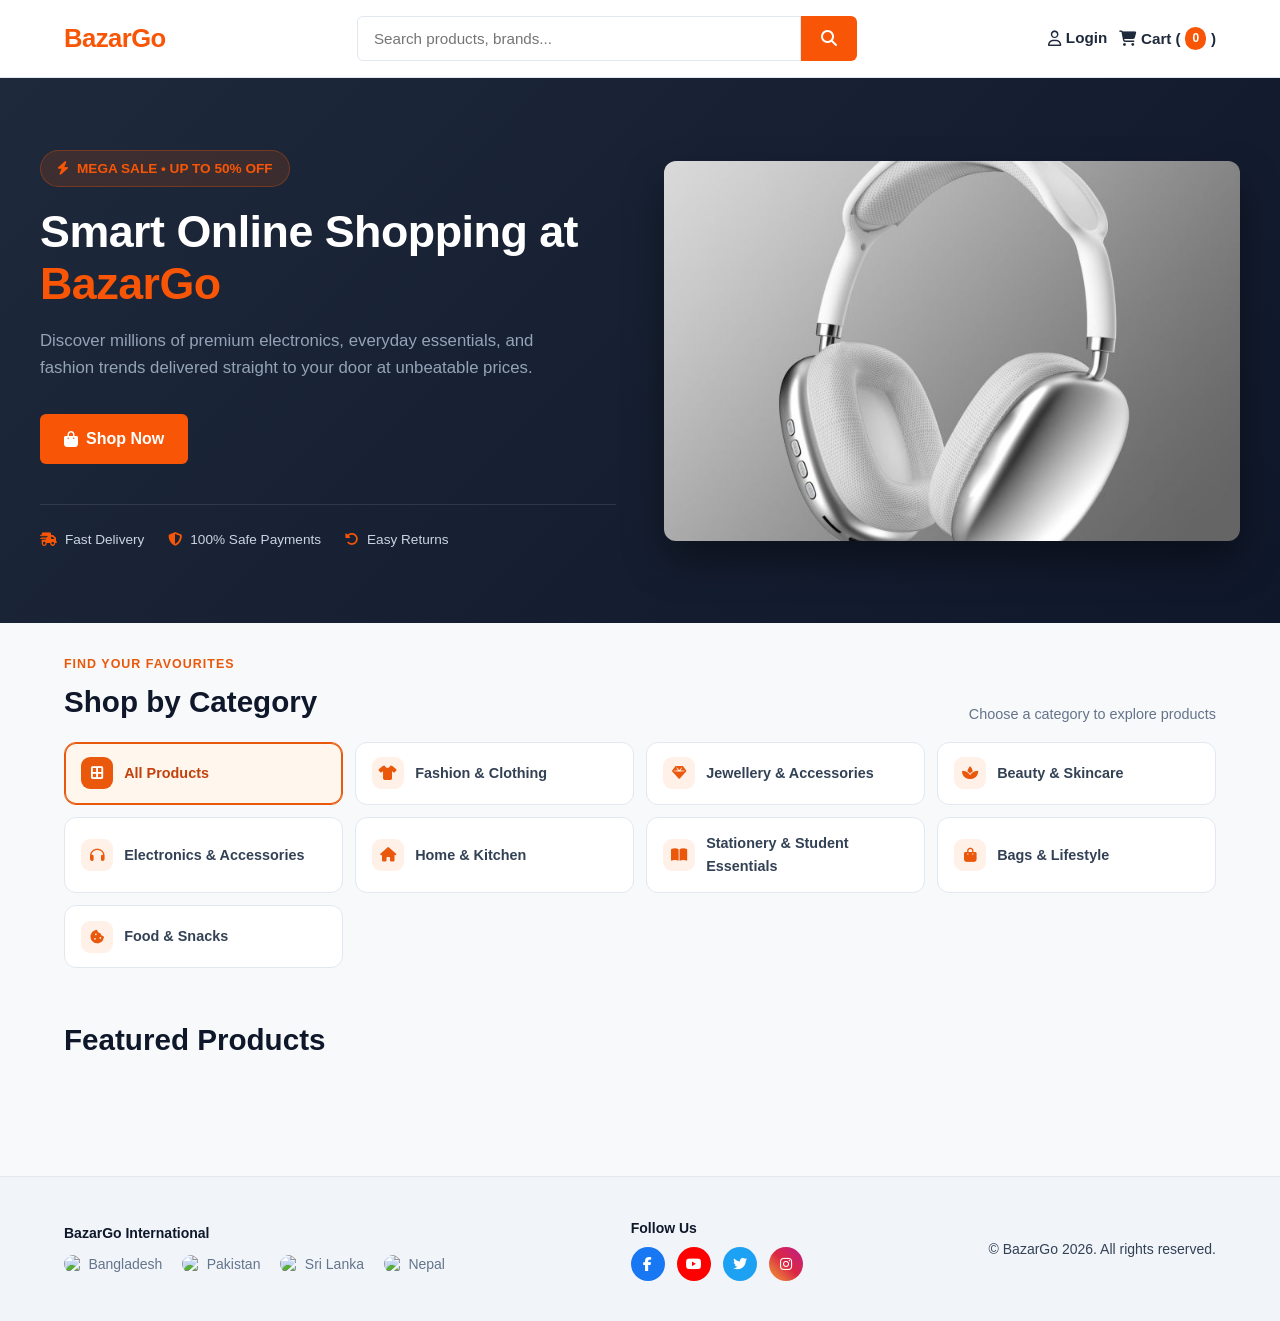
==== commit b2a607e1: "Add files via upload" ====
--- a/index.html
+++ b/index.html
@@ -102,11 +102,54 @@
     </div>
   </section>
 
+  <!-- Shop by Category -->
+  <section class="container shop-categories" aria-labelledby="category-section-title">
+    <div class="category-heading-row">
+      <div>
+        <p class="category-eyebrow">Find your favourites</p>
+        <h2 class="section-title" id="category-section-title">Shop by Category</h2>
+      </div>
+      <span class="category-hint">Choose a category to explore products</span>
+    </div>
+    <div class="category-filter-list" id="category-filter-list" role="group" aria-label="Filter products by category">
+      <button type="button" class="category-filter active" data-category="all" aria-pressed="true"><i class="fa-solid fa-border-all"></i><span>All Products</span></button>
+      <button type="button" class="category-filter" data-category="Fashion & Clothing" aria-pressed="false"><i class="fa-solid fa-shirt"></i><span>Fashion &amp; Clothing</span></button>
+      <button type="button" class="category-filter" data-category="Jewellery & Accessories" aria-pressed="false"><i class="fa-solid fa-gem"></i><span>Jewellery &amp; Accessories</span></button>
+      <button type="button" class="category-filter" data-category="Beauty & Skincare" aria-pressed="false"><i class="fa-solid fa-spa"></i><span>Beauty &amp; Skincare</span></button>
+      <button type="button" class="category-filter" data-category="Electronics & Accessories" aria-pressed="false"><i class="fa-solid fa-headphones"></i><span>Electronics &amp; Accessories</span></button>
+      <button type="button" class="category-filter" data-category="Home & Kitchen" aria-pressed="false"><i class="fa-solid fa-house"></i><span>Home &amp; Kitchen</span></button>
+      <button type="button" class="category-filter" data-category="Stationery & Student Essentials" aria-pressed="false"><i class="fa-solid fa-book-open"></i><span>Stationery &amp; Student Essentials</span></button>
+      <button type="button" class="category-filter" data-category="Bags & Lifestyle" aria-pressed="false"><i class="fa-solid fa-bag-shopping"></i><span>Bags &amp; Lifestyle</span></button>
+      <button type="button" class="category-filter" data-category="Food & Snacks" aria-pressed="false"><i class="fa-solid fa-cookie-bite"></i><span>Food &amp; Snacks</span></button>
+    </div>
+  </section>
+
   <!-- Featured Products Container -->
   <main class="container" id="featured">
-    <h2 class="section-title">Featured Products</h2>
+    <div class="products-heading-row">
+      <h2 class="section-title" id="products-section-title">Featured Products</h2>
+      <span id="products-result-count" class="products-result-count" aria-live="polite"></span>
+    </div>
     <div class="product-grid" id="product-container"></div>
   </main>
+
+  <style>
+    .shop-categories { margin-top: 2rem; margin-bottom: 1.5rem; }
+    .category-heading-row, .products-heading-row { display:flex; align-items:end; justify-content:space-between; gap:1rem; flex-wrap:wrap; }
+    .category-eyebrow { margin:0 0 .25rem; color:#ea580c; font-size:.78rem; font-weight:800; letter-spacing:.08em; text-transform:uppercase; }
+    .shop-categories .section-title, .products-heading-row .section-title { margin:0 0 1rem; }
+    .category-hint { color:#64748b; font-size:.9rem; margin-bottom:1rem; }
+    .category-filter-list { display:grid; grid-template-columns:repeat(4,minmax(0,1fr)); gap:.75rem; }
+    .category-filter { min-width:0; display:flex; align-items:center; gap:.7rem; padding:.9rem 1rem; border:1px solid #e2e8f0; border-radius:12px; background:#fff; color:#334155; font:inherit; font-size:.9rem; font-weight:650; text-align:left; cursor:pointer; transition:background .18s ease,border-color .18s ease,transform .18s ease,box-shadow .18s ease; }
+    .category-filter i { flex:0 0 2rem; width:2rem; height:2rem; display:grid; place-items:center; border-radius:9px; background:#fff1e8; color:#ea580c; }
+    .category-filter:hover { border-color:#fdba74; transform:translateY(-1px); box-shadow:0 5px 15px rgba(15,23,42,.06); }
+    .category-filter.active { border-color:#ea580c; background:#fff7ed; color:#c2410c; box-shadow:0 0 0 1px #ea580c inset; }
+    .category-filter.active i { background:#ea580c; color:#fff; }
+    .products-heading-row { margin-bottom:1rem; }
+    .products-result-count { color:#64748b; font-size:.88rem; margin-bottom:1rem; }
+    @media (max-width:900px) { .category-filter-list { grid-template-columns:repeat(2,minmax(0,1fr)); } }
+    @media (max-width:480px) { .shop-categories { margin-top:1.25rem; } .category-filter-list { grid-template-columns:1fr; gap:.55rem; } .category-filter { padding:.7rem .8rem; font-size:.88rem; } .category-hint { margin-bottom:.75rem; } }
+  </style>
 
   <!-- Product Details Modal with Star Rating -->
   <div class="modal-overlay" id="product-modal">
@@ -200,6 +243,7 @@
 
     let allProducts = [];
     let currentSelectedProduct = null;
+    let activeCategory = "all";
 
     function renderStarRatingHTML(rating = 5, reviewCount = 0) {
       const fullStars = Math.floor(rating);
@@ -298,7 +342,7 @@
       productsUnsubscribe = onSnapshot(query(collection(db, "products"), where("isPublished", "==", true)), (snapshot) => {
         allProducts = snapshot.docs.map(d => ({ id: d.id, ...d.data() }));
         localStorage.setItem(PRODUCTS_KEY, JSON.stringify(allProducts));
-        renderProducts(allProducts);
+        applyProductFilters();
         if (currentSelectedProduct) {
           const latest = allProducts.find(p => String(p.id) === String(currentSelectedProduct.id));
           if (latest) { currentSelectedProduct = latest; openProductModal(latest.id); }
@@ -332,7 +376,7 @@
         container.innerHTML = `
           <div style="grid-column: 1 / -1; text-align: center; padding: 3rem 1rem; color: #64748b;">
             <i class="fa-solid fa-magnifying-glass" style="font-size: 2.5rem; margin-bottom: 0.75rem; opacity: 0.5;"></i>
-            <p style="font-size: 1.1rem; margin: 0;">No products found matching your search.</p>
+            <p style="font-size: 1.1rem; margin: 0;">No products found in this category. Try another category or clear your search.</p>
           </div>
         `;
         return;
@@ -427,7 +471,39 @@
       document.getElementById("modal-title").textContent = prod.title || prod.name || "Untitled Product";
       document.getElementById("modal-price").textContent = `${Number(prod.price || 0).toLocaleString()} BDT`;
       document.getElementById("modal-category").textContent = prod.category || "General";
-      document.getElementById("modal-desc").textContent = prod.description || "No specific details provided for this product.";
+      const descElement = document.getElementById("modal-desc");
+const description = prod.description || "No specific details provided for this product.";
+
+descElement.replaceChildren();
+
+description.split(/\r?\n/).forEach((line) => {
+    const text = line.trim();
+
+    if (!text) return;
+
+    if (text.startsWith("- ") || text.startsWith("• ")) {
+        let list = descElement.lastElementChild;
+
+        if (!list || list.tagName !== "UL") {
+            list = document.createElement("ul");
+            list.className = "product-description-list";
+            descElement.appendChild(list);
+        }
+
+        const li = document.createElement("li");
+        li.textContent = text.slice(2);
+        list.appendChild(li);
+    } else if (text.endsWith(":")) {
+        const heading = document.createElement("h4");
+        heading.className = "product-description-heading";
+        heading.textContent = text.slice(0, -1);
+        descElement.appendChild(heading);
+    } else {
+        const paragraph = document.createElement("p");
+        paragraph.textContent = text;
+        descElement.appendChild(paragraph);
+    }
+});
       
       document.getElementById("modal-star-rating").innerHTML = renderStarRatingHTML(prod.rating || 5, prod.reviewCount || 0);
 
@@ -504,7 +580,7 @@
         ratingFeedback.textContent = `Thank you! You rated ${userRating} star${userRating > 1 ? 's' : ''}. (New Avg: ${newAvg})`;
         ratingFeedback.style.display = "block";
 
-        renderProducts(allProducts);
+        applyProductFilters();
       });
     });
 
@@ -533,22 +609,42 @@
     const searchInput = document.getElementById("store-search");
     const searchBtn = document.getElementById("search-btn");
 
-    function executeSearch() {
-      const query = searchInput.value.toLowerCase().trim();
+    function applyProductFilters() {
+      const queryText = searchInput.value.toLowerCase().trim();
       const filtered = allProducts.filter(p => {
         const title = (p.title || p.name || "").toLowerCase();
         const category = (p.category || "").toLowerCase();
         const desc = (p.description || "").toLowerCase();
-        return title.includes(query) || category.includes(query) || desc.includes(query);
-      });
-
+        const matchesSearch = !queryText || title.includes(queryText) || category.includes(queryText) || desc.includes(queryText);
+        const matchesCategory = activeCategory === "all" || category === activeCategory.toLowerCase();
+        return matchesSearch && matchesCategory;
+      });
       renderProducts(filtered);
-
+      const title = document.getElementById("products-section-title");
+      const count = document.getElementById("products-result-count");
+      if (title) title.textContent = activeCategory === "all" ? "Featured Products" : activeCategory;
+      if (count) count.textContent = `${filtered.length} product${filtered.length === 1 ? "" : "s"}`;
+    }
+
+    function executeSearch() {
+      applyProductFilters();
+      const queryText = searchInput.value.trim();
       const featuredSection = document.getElementById("featured");
-      if (featuredSection && query.length > 0) {
-        featuredSection.scrollIntoView({ behavior: "smooth" });
-      }
-    }
+      if (featuredSection && queryText.length > 0) featuredSection.scrollIntoView({ behavior: "smooth", block: "start" });
+    }
+
+    document.querySelectorAll(".category-filter").forEach(button => {
+      button.addEventListener("click", () => {
+        activeCategory = button.dataset.category || "all";
+        document.querySelectorAll(".category-filter").forEach(item => {
+          const selected = item === button;
+          item.classList.toggle("active", selected);
+          item.setAttribute("aria-pressed", String(selected));
+        });
+        applyProductFilters();
+        document.getElementById("featured")?.scrollIntoView({ behavior: "smooth", block: "start" });
+      });
+    });
 
     searchInput.addEventListener("input", executeSearch);
     searchBtn.addEventListener("click", executeSearch);
--- a/assets/css/pages/index.css
+++ b/assets/css/pages/index.css
@@ -233,3 +233,53 @@
       cursor: not-allowed !important;
       opacity: 0.7;
     }
+.modal-desc {
+    white-space: normal;
+    overflow-wrap: anywhere;
+    line-height: 1.7;
+}
+
+.modal-desc p {
+    margin: 0 0 10px;
+}
+
+.modal-desc .product-description-heading {
+    font-size: 16px;
+    font-weight: 700;
+    margin: 16px 0 8px;
+    color: inherit;
+}
+
+.modal-desc .product-description-list {
+    margin: 0 0 12px;
+    padding-left: 22px;
+    list-style: disc;
+}
+
+.modal-desc .product-description-list li {
+    margin-bottom: 6px;
+}
+.modal-desc {
+    line-height: 1.7;
+    overflow-wrap: anywhere;
+}
+
+.modal-desc p {
+    margin: 0 0 12px;
+}
+
+.modal-desc .product-description-heading {
+    font-size: 16px;
+    font-weight: 700;
+    margin: 16px 0 8px;
+}
+
+.modal-desc .product-description-list {
+    list-style: disc;
+    padding-left: 22px;
+    margin: 0 0 14px;
+}
+
+.modal-desc .product-description-list li {
+    margin-bottom: 6px;
+}
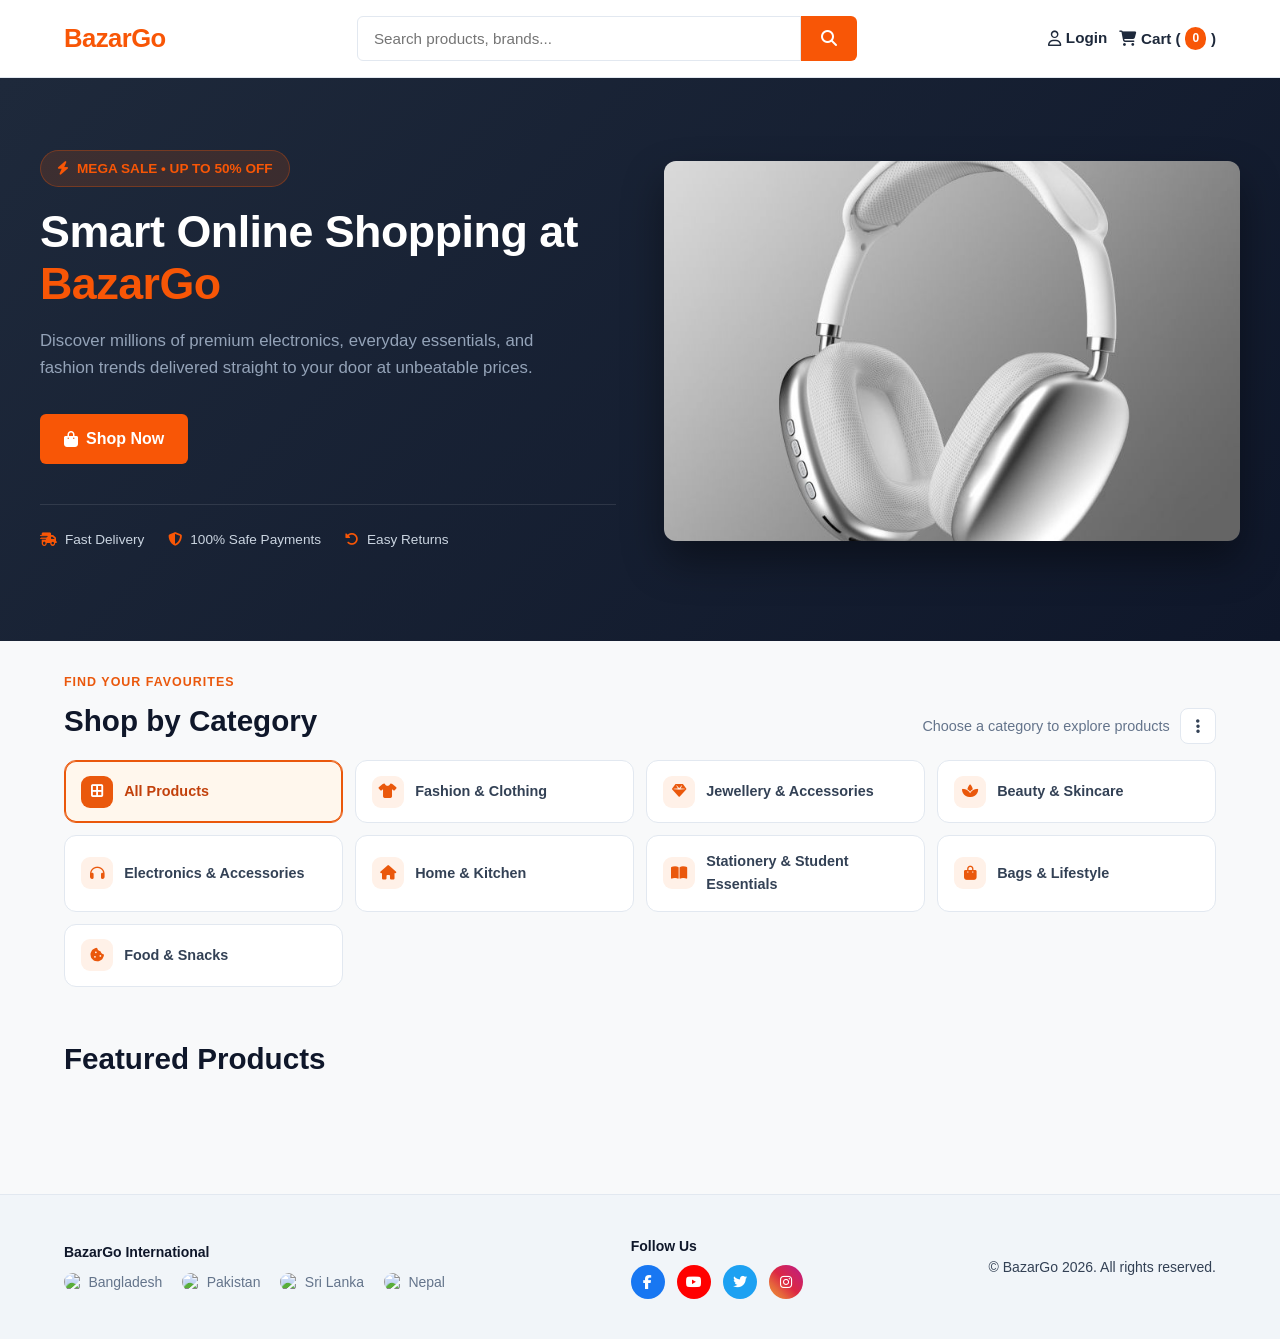
==== commit 3fa83ac6: "Update index.html" ====
--- a/index.html
+++ b/index.html
@@ -54,6 +54,7 @@
         </div>
       </div>
     </div>
+    <div class="hero-slider-dots" id="hero-slider-dots" aria-label="Hero banner navigation" role="tablist"></div>
   </section>
 
   <!-- CUSTOMER ACCOUNT SECTION (Visible When Signed In) -->
@@ -109,7 +110,18 @@
         <p class="category-eyebrow">Find your favourites</p>
         <h2 class="section-title" id="category-section-title">Shop by Category</h2>
       </div>
-      <span class="category-hint">Choose a category to explore products</span>
+      <div class="category-heading-actions">
+        <span class="category-hint">Choose a category to explore products</span>
+        <div class="category-menu-wrap" id="category-menu-wrap">
+          <button type="button" class="category-menu-toggle" id="category-menu-toggle" aria-label="Category options" aria-haspopup="true" aria-expanded="false">
+            <i class="fa-solid fa-ellipsis-vertical"></i>
+          </button>
+          <div class="category-dropdown" id="category-dropdown" hidden>
+            <button type="button" class="category-menu-item" id="view-all-categories"><i class="fa-solid fa-border-all"></i> View All Categories</button>
+            <a class="category-menu-item admin-category-link" id="manage-categories-link" href="admin/products.html" hidden><i class="fa-solid fa-list-check"></i> Manage Categories</a>
+          </div>
+        </div>
+      </div>
     </div>
     <div class="category-filter-list" id="category-filter-list" role="group" aria-label="Filter products by category">
       <button type="button" class="category-filter active" data-category="all" aria-pressed="true"><i class="fa-solid fa-border-all"></i><span>All Products</span></button>
@@ -149,6 +161,24 @@
     .products-result-count { color:#64748b; font-size:.88rem; margin-bottom:1rem; }
     @media (max-width:900px) { .category-filter-list { grid-template-columns:repeat(2,minmax(0,1fr)); } }
     @media (max-width:480px) { .shop-categories { margin-top:1.25rem; } .category-filter-list { grid-template-columns:1fr; gap:.55rem; } .category-filter { padding:.7rem .8rem; font-size:.88rem; } .category-hint { margin-bottom:.75rem; } }
+
+    .hero-slider-dots { display:flex; justify-content:center; align-items:center; gap:.55rem; margin:1.15rem auto 0; }
+    .hero-slider-dots[hidden] { display:none; }
+    .hero-slider-dot { width:9px; height:9px; padding:0; border:0; border-radius:50%; background:rgba(255,255,255,.45); cursor:pointer; transition:width .2s ease,background .2s ease; }
+    .hero-slider-dot[aria-current="true"] { width:25px; border-radius:20px; background:var(--primary,#f85606); }
+    .hero-content, .hero-visual { transition:opacity .35s ease; }
+    .hero-section.is-transitioning .hero-content, .hero-section.is-transitioning .hero-visual { opacity:.18; }
+    .category-heading-actions { display:flex; align-items:center; gap:.65rem; margin-bottom:1rem; }
+    .category-heading-actions .category-hint { margin:0; }
+    .category-menu-wrap { position:relative; }
+    .category-menu-toggle { width:36px; height:36px; display:grid; place-items:center; border:1px solid #e2e8f0; border-radius:8px; background:#fff; color:#334155; cursor:pointer; }
+    .category-menu-toggle:hover, .category-menu-toggle[aria-expanded="true"] { border-color:#fdba74; color:#ea580c; }
+    .category-dropdown { position:absolute; z-index:30; top:calc(100% + 7px); right:0; min-width:190px; padding:.35rem; background:#fff; border:1px solid #e2e8f0; border-radius:9px; box-shadow:0 10px 25px rgba(15,23,42,.12); }
+    .category-dropdown[hidden] { display:none; }
+    .category-menu-item { width:100%; display:flex; align-items:center; gap:.65rem; padding:.65rem .75rem; border:0; border-radius:6px; background:transparent; color:#334155; text-decoration:none; font:inherit; font-size:.88rem; text-align:left; cursor:pointer; }
+    .category-menu-item[hidden] { display:none; }
+    .category-menu-item:hover { background:#fff7ed; color:#c2410c; }
+    .category-menu-item i { width:1rem; color:#ea580c; }
   </style>
 
   <!-- Product Details Modal with Star Rating -->
@@ -269,27 +299,68 @@
       `;
     }
 
-    // 1. Sync Banner from admin/banner.html
-    function applyHeroBanner(banner) {
-      if (!banner || typeof banner !== "object") banner = defaultBanner;
-      if (banner.tag) {
-        document.getElementById("hero-tag").innerHTML = `<i class="fa-solid fa-bolt"></i> ${banner.tag}`;
-      }
-      if (banner.title) {
-        document.getElementById("hero-title").innerHTML = banner.title;
-      }
-      if (banner.subtitle) {
-        document.getElementById("hero-subtitle").textContent = banner.subtitle;
-      }
-      if (banner.imageUrl) {
-        document.getElementById("hero-image").src = banner.imageUrl;
-      }
-      if (banner.ctaText) {
-        document.getElementById("hero-cta-btn").innerHTML = `<i class="fa-solid fa-bag-shopping"></i> ${banner.ctaText}`;
-      }
-      if (banner.ctaLink) {
-        document.getElementById("hero-cta-btn").href = banner.ctaLink;
-      }
+    // Multi-banner slider with backward compatibility for the original single banner.
+    const heroSection = document.getElementById("hero-banner-section");
+    const heroDots = document.getElementById("hero-slider-dots");
+    const heroElements = {
+      tag: document.getElementById("hero-tag"),
+      title: document.getElementById("hero-title"),
+      subtitle: document.getElementById("hero-subtitle"),
+      image: document.getElementById("hero-image"),
+      cta: document.getElementById("hero-cta-btn")
+    };
+    let heroBanners = [defaultBanner], activeHeroIndex = 0, heroTimer = null, heroTransitionTimer = null;
+
+    function normalizeHeroBanners(data) {
+      const source = Array.isArray(data?.banners) && data.banners.length
+        ? data.banners
+        : [data && (data.imageUrl || data.title || data.subtitle) ? data : defaultBanner];
+      const valid = source.filter(item => item && typeof item === "object" && (item.imageUrl || item.title));
+      return (valid.length ? valid : [defaultBanner]).map(item => ({ ...defaultBanner, ...item }));
+    }
+    function paintHeroSlide(banner) {
+      heroElements.tag.innerHTML = `<i class="fa-solid fa-bolt"></i> ${banner.tag || defaultBanner.tag}`;
+      heroElements.title.innerHTML = banner.title || defaultBanner.title;
+      heroElements.subtitle.textContent = banner.subtitle || defaultBanner.subtitle;
+      heroElements.image.src = banner.imageUrl || defaultBanner.imageUrl;
+      heroElements.image.alt = banner.imageAlt || "BazarGo promotional banner";
+      heroElements.cta.innerHTML = `<i class="fa-solid fa-bag-shopping"></i> ${banner.ctaText || defaultBanner.ctaText}`;
+      heroElements.cta.href = banner.ctaLink || defaultBanner.ctaLink;
+    }
+    function renderHeroDots() {
+      heroDots.innerHTML = "";
+      heroDots.hidden = heroBanners.length <= 1;
+      if (heroBanners.length <= 1) return;
+      heroBanners.forEach((_, index) => {
+        const dot = document.createElement("button");
+        dot.type = "button"; dot.className = "hero-slider-dot";
+        dot.setAttribute("aria-label", `Show banner ${index + 1}`);
+        dot.setAttribute("aria-current", String(index === activeHeroIndex));
+        dot.addEventListener("click", () => { renderHeroSlide(index); restartHeroTimer(); });
+        heroDots.appendChild(dot);
+      });
+    }
+    function renderHeroSlide(index, animate = true) {
+      activeHeroIndex = (index + heroBanners.length) % heroBanners.length;
+      clearTimeout(heroTransitionTimer);
+      if (animate) {
+        heroSection.classList.add("is-transitioning");
+        heroTransitionTimer = setTimeout(() => {
+          paintHeroSlide(heroBanners[activeHeroIndex]);
+          heroSection.classList.remove("is-transitioning");
+        }, 180);
+      } else paintHeroSlide(heroBanners[activeHeroIndex]);
+      renderHeroDots();
+    }
+    function restartHeroTimer() {
+      clearInterval(heroTimer);
+      if (heroBanners.length > 1) heroTimer = setInterval(() => renderHeroSlide(activeHeroIndex + 1), 4500);
+    }
+    function applyHeroBanners(data) {
+      heroBanners = normalizeHeroBanners(data);
+      activeHeroIndex = Math.min(activeHeroIndex, heroBanners.length - 1);
+      renderHeroSlide(activeHeroIndex, false);
+      restartHeroTimer();
     }
 
     // 2. Authentication State Handling
@@ -298,6 +369,8 @@
         const authSlot = document.getElementById("auth-nav-slot");
         const customerSection = document.getElementById("customer-profile-section");
 
+        const manageCategoriesLink = document.getElementById("manage-categories-link");
+        if (manageCategoriesLink) manageCategoriesLink.hidden = profile?.role !== "admin";
         if (user) {
           const name = profile?.fullName || user.email?.split('@')[0] || "Customer";
           authSlot.innerHTML = `
@@ -358,16 +431,42 @@
     function listenForHeroBanner() {
       if (bannerUnsubscribe) bannerUnsubscribe();
       bannerUnsubscribe = onSnapshot(doc(db, "store_settings", "heroBanner"), (snapshot) => {
-        applyHeroBanner(snapshot.exists() ? snapshot.data() : defaultBanner);
+        applyHeroBanners(snapshot.exists() ? snapshot.data() : defaultBanner);
       }, (error) => {
         console.error("Live banner sync failed:", error);
-        applyHeroBanner(defaultBanner);
+        applyHeroBanners(defaultBanner);
       });
     }
     window.addEventListener("beforeunload", () => {
       if (productsUnsubscribe) productsUnsubscribe();
       if (bannerUnsubscribe) bannerUnsubscribe();
     });
+
+    // Category menu interactions.
+    const categoryMenuToggle = document.getElementById("category-menu-toggle");
+    const categoryDropdown = document.getElementById("category-dropdown");
+    const categoryMenuWrap = document.getElementById("category-menu-wrap");
+    function closeCategoryMenu() {
+      categoryDropdown.hidden = true;
+      categoryMenuToggle.setAttribute("aria-expanded", "false");
+    }
+    categoryMenuToggle.addEventListener("click", event => {
+      event.stopPropagation();
+      const open = categoryDropdown.hidden;
+      categoryDropdown.hidden = !open;
+      categoryMenuToggle.setAttribute("aria-expanded", String(open));
+    });
+    document.addEventListener("click", event => {
+      if (!categoryMenuWrap.contains(event.target)) closeCategoryMenu();
+    });
+    document.addEventListener("keydown", event => { if (event.key === "Escape") closeCategoryMenu(); });
+    document.getElementById("view-all-categories").addEventListener("click", () => {
+      const allButton = document.querySelector('.category-filter[data-category="all"]');
+      if (allButton) allButton.click();
+      document.getElementById("category-filter-list").scrollIntoView({ behavior: "smooth", block: "center" });
+      closeCategoryMenu();
+    });
+    document.getElementById("manage-categories-link").addEventListener("click", closeCategoryMenu);
 
     // 4. Render Product Cards with Stock Awareness
     function renderProducts(list) {
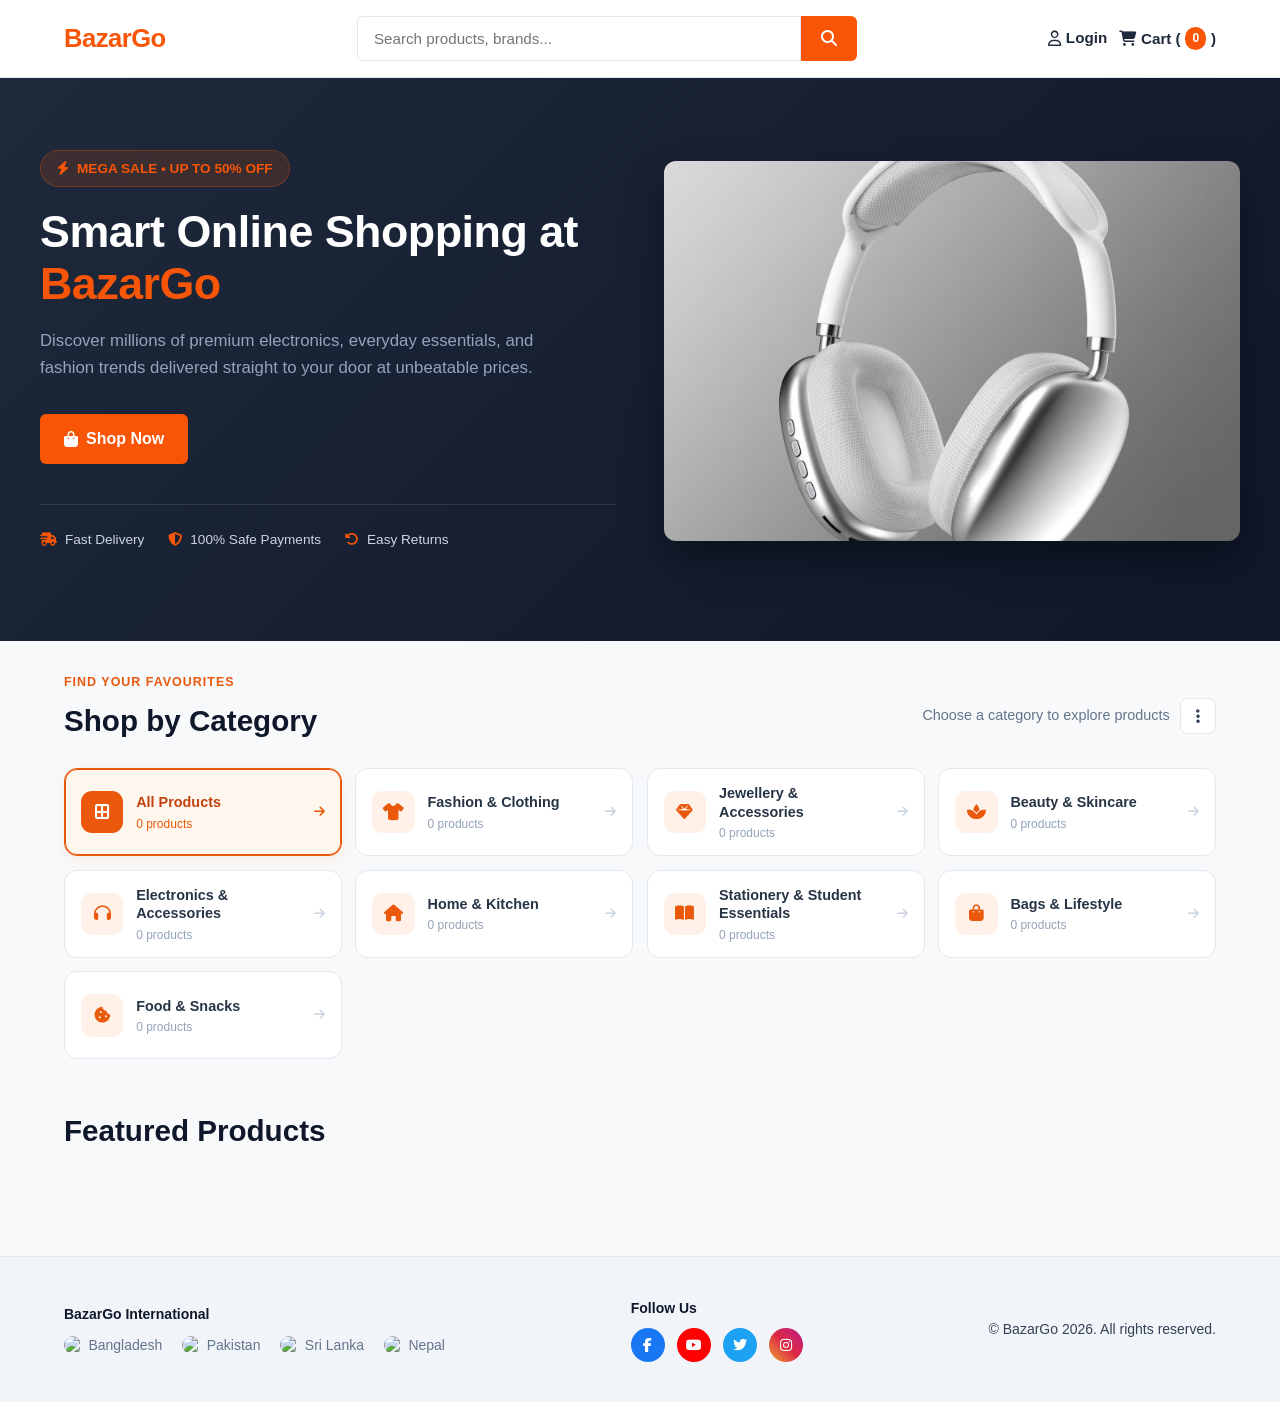
==== commit 01b5d42c: "Update index.html" ====
--- a/index.html
+++ b/index.html
@@ -124,15 +124,33 @@
       </div>
     </div>
     <div class="category-filter-list" id="category-filter-list" role="group" aria-label="Filter products by category">
-      <button type="button" class="category-filter active" data-category="all" aria-pressed="true"><i class="fa-solid fa-border-all"></i><span>All Products</span></button>
-      <button type="button" class="category-filter" data-category="Fashion & Clothing" aria-pressed="false"><i class="fa-solid fa-shirt"></i><span>Fashion &amp; Clothing</span></button>
-      <button type="button" class="category-filter" data-category="Jewellery & Accessories" aria-pressed="false"><i class="fa-solid fa-gem"></i><span>Jewellery &amp; Accessories</span></button>
-      <button type="button" class="category-filter" data-category="Beauty & Skincare" aria-pressed="false"><i class="fa-solid fa-spa"></i><span>Beauty &amp; Skincare</span></button>
-      <button type="button" class="category-filter" data-category="Electronics & Accessories" aria-pressed="false"><i class="fa-solid fa-headphones"></i><span>Electronics &amp; Accessories</span></button>
-      <button type="button" class="category-filter" data-category="Home & Kitchen" aria-pressed="false"><i class="fa-solid fa-house"></i><span>Home &amp; Kitchen</span></button>
-      <button type="button" class="category-filter" data-category="Stationery & Student Essentials" aria-pressed="false"><i class="fa-solid fa-book-open"></i><span>Stationery &amp; Student Essentials</span></button>
-      <button type="button" class="category-filter" data-category="Bags & Lifestyle" aria-pressed="false"><i class="fa-solid fa-bag-shopping"></i><span>Bags &amp; Lifestyle</span></button>
-      <button type="button" class="category-filter" data-category="Food & Snacks" aria-pressed="false"><i class="fa-solid fa-cookie-bite"></i><span>Food &amp; Snacks</span></button>
+      <button type="button" class="category-filter active" data-category="all" aria-pressed="true">
+        <span class="category-icon"><i class="fa-solid fa-border-all"></i></span><span class="category-copy"><span class="category-name">All Products</span><span class="category-count" data-category-count="all">0 products</span></span><i class="fa-solid fa-arrow-right category-arrow" aria-hidden="true"></i>
+      </button>
+      <button type="button" class="category-filter" data-category="Fashion & Clothing" aria-pressed="false">
+        <span class="category-icon"><i class="fa-solid fa-shirt"></i></span><span class="category-copy"><span class="category-name">Fashion &amp; Clothing</span><span class="category-count" data-category-count="Fashion & Clothing">0 products</span></span><i class="fa-solid fa-arrow-right category-arrow" aria-hidden="true"></i>
+      </button>
+      <button type="button" class="category-filter" data-category="Jewellery & Accessories" aria-pressed="false">
+        <span class="category-icon"><i class="fa-solid fa-gem"></i></span><span class="category-copy"><span class="category-name">Jewellery &amp; Accessories</span><span class="category-count" data-category-count="Jewellery & Accessories">0 products</span></span><i class="fa-solid fa-arrow-right category-arrow" aria-hidden="true"></i>
+      </button>
+      <button type="button" class="category-filter" data-category="Beauty & Skincare" aria-pressed="false">
+        <span class="category-icon"><i class="fa-solid fa-spa"></i></span><span class="category-copy"><span class="category-name">Beauty &amp; Skincare</span><span class="category-count" data-category-count="Beauty & Skincare">0 products</span></span><i class="fa-solid fa-arrow-right category-arrow" aria-hidden="true"></i>
+      </button>
+      <button type="button" class="category-filter" data-category="Electronics & Accessories" aria-pressed="false">
+        <span class="category-icon"><i class="fa-solid fa-headphones"></i></span><span class="category-copy"><span class="category-name">Electronics &amp; Accessories</span><span class="category-count" data-category-count="Electronics & Accessories">0 products</span></span><i class="fa-solid fa-arrow-right category-arrow" aria-hidden="true"></i>
+      </button>
+      <button type="button" class="category-filter" data-category="Home & Kitchen" aria-pressed="false">
+        <span class="category-icon"><i class="fa-solid fa-house"></i></span><span class="category-copy"><span class="category-name">Home &amp; Kitchen</span><span class="category-count" data-category-count="Home & Kitchen">0 products</span></span><i class="fa-solid fa-arrow-right category-arrow" aria-hidden="true"></i>
+      </button>
+      <button type="button" class="category-filter" data-category="Stationery & Student Essentials" aria-pressed="false">
+        <span class="category-icon"><i class="fa-solid fa-book-open"></i></span><span class="category-copy"><span class="category-name">Stationery &amp; Student Essentials</span><span class="category-count" data-category-count="Stationery & Student Essentials">0 products</span></span><i class="fa-solid fa-arrow-right category-arrow" aria-hidden="true"></i>
+      </button>
+      <button type="button" class="category-filter" data-category="Bags & Lifestyle" aria-pressed="false">
+        <span class="category-icon"><i class="fa-solid fa-bag-shopping"></i></span><span class="category-copy"><span class="category-name">Bags &amp; Lifestyle</span><span class="category-count" data-category-count="Bags & Lifestyle">0 products</span></span><i class="fa-solid fa-arrow-right category-arrow" aria-hidden="true"></i>
+      </button>
+      <button type="button" class="category-filter" data-category="Food & Snacks" aria-pressed="false">
+        <span class="category-icon"><i class="fa-solid fa-cookie-bite"></i></span><span class="category-copy"><span class="category-name">Food &amp; Snacks</span><span class="category-count" data-category-count="Food & Snacks">0 products</span></span><i class="fa-solid fa-arrow-right category-arrow" aria-hidden="true"></i>
+      </button>
     </div>
   </section>
 
@@ -149,18 +167,29 @@
     .shop-categories { margin-top: 2rem; margin-bottom: 1.5rem; }
     .category-heading-row, .products-heading-row { display:flex; align-items:end; justify-content:space-between; gap:1rem; flex-wrap:wrap; }
     .category-eyebrow { margin:0 0 .25rem; color:#ea580c; font-size:.78rem; font-weight:800; letter-spacing:.08em; text-transform:uppercase; }
-    .shop-categories .section-title, .products-heading-row .section-title { margin:0 0 1rem; }
-    .category-hint { color:#64748b; font-size:.9rem; margin-bottom:1rem; }
-    .category-filter-list { display:grid; grid-template-columns:repeat(4,minmax(0,1fr)); gap:.75rem; }
-    .category-filter { min-width:0; display:flex; align-items:center; gap:.7rem; padding:.9rem 1rem; border:1px solid #e2e8f0; border-radius:12px; background:#fff; color:#334155; font:inherit; font-size:.9rem; font-weight:650; text-align:left; cursor:pointer; transition:background .18s ease,border-color .18s ease,transform .18s ease,box-shadow .18s ease; }
-    .category-filter i { flex:0 0 2rem; width:2rem; height:2rem; display:grid; place-items:center; border-radius:9px; background:#fff1e8; color:#ea580c; }
-    .category-filter:hover { border-color:#fdba74; transform:translateY(-1px); box-shadow:0 5px 15px rgba(15,23,42,.06); }
-    .category-filter.active { border-color:#ea580c; background:#fff7ed; color:#c2410c; box-shadow:0 0 0 1px #ea580c inset; }
-    .category-filter.active i { background:#ea580c; color:#fff; }
+    .shop-categories .section-title, .products-heading-row .section-title { margin:0 0 .35rem; }
+    .category-hint { color:#64748b; font-size:.9rem; margin:0; }
+    .category-filter-list { display:grid; grid-template-columns:repeat(4,minmax(0,1fr)); gap:.85rem; margin-top:1.15rem; }
+    .category-filter { position:relative; min-width:0; min-height:88px; display:flex; align-items:center; gap:.8rem; padding:.9rem 1rem; border:1px solid #e2e8f0; border-radius:13px; background:#fff; color:#334155; font:inherit; text-align:left; cursor:pointer; transition:background .2s ease,border-color .2s ease,transform .2s ease,box-shadow .2s ease; }
+    .category-icon { flex:0 0 2.65rem; width:2.65rem; height:2.65rem; display:grid; place-items:center; border-radius:11px; background:#fff1e8; color:#ea580c; font-size:1.05rem; transition:background .2s ease,color .2s ease,transform .2s ease; }
+    .category-copy { min-width:0; flex:1; display:flex; flex-direction:column; gap:.28rem; }
+    .category-name { color:#263445; font-size:.9rem; line-height:1.3; font-weight:700; overflow-wrap:anywhere; }
+    .category-count { color:#94a3b8; font-size:.75rem; line-height:1.2; font-weight:500; }
+    .category-arrow { flex:0 0 auto; color:#cbd5e1; font-size:.78rem; transition:transform .2s ease,color .2s ease; }
+    .category-filter:hover { border-color:#fdba74; transform:translateY(-2px); box-shadow:0 7px 18px rgba(15,23,42,.07); }
+    .category-filter:hover .category-arrow { color:#ea580c; transform:translateX(3px); }
+    .category-filter.active { border-color:#ea580c; background:#fff7ed; box-shadow:0 0 0 1px #ea580c inset,0 5px 14px rgba(234,88,12,.08); }
+    .category-filter.active .category-icon { background:#ea580c; color:#fff; }
+    .category-filter.active .category-name { color:#c2410c; }
+    .category-filter.active .category-count, .category-filter.active .category-arrow { color:#ea580c; }
+    .category-filter:focus-visible, .category-menu-toggle:focus-visible, .category-menu-item:focus-visible { outline:3px solid rgba(234,88,12,.28); outline-offset:2px; }
     .products-heading-row { margin-bottom:1rem; }
     .products-result-count { color:#64748b; font-size:.88rem; margin-bottom:1rem; }
-    @media (max-width:900px) { .category-filter-list { grid-template-columns:repeat(2,minmax(0,1fr)); } }
-    @media (max-width:480px) { .shop-categories { margin-top:1.25rem; } .category-filter-list { grid-template-columns:1fr; gap:.55rem; } .category-filter { padding:.7rem .8rem; font-size:.88rem; } .category-hint { margin-bottom:.75rem; } }
+    @media (max-width:1100px) { .category-filter-list { grid-template-columns:repeat(3,minmax(0,1fr)); } }
+    @media (max-width:760px) { .category-filter-list { grid-template-columns:repeat(2,minmax(0,1fr)); gap:.65rem; } .category-filter { min-height:82px; padding:.75rem; gap:.65rem; } .category-icon { width:2.4rem; height:2.4rem; flex-basis:2.4rem; } }
+    @media (max-width:480px) { .shop-categories { margin-top:1.25rem; } .category-heading-row { align-items:flex-start; } .category-heading-actions { margin-bottom:0; } .category-heading-actions .category-hint { display:none; } .category-filter-list { grid-template-columns:repeat(2,minmax(0,1fr)); gap:.55rem; margin-top:.9rem; } .category-filter { min-height:84px; padding:.7rem .6rem; gap:.5rem; border-radius:11px; } .category-icon { width:2.15rem; height:2.15rem; flex-basis:2.15rem; border-radius:9px; font-size:.9rem; } .category-name { font-size:.78rem; } .category-count { font-size:.68rem; } .category-arrow { display:none; } }
+    @media (max-width:350px) { .category-filter { align-items:flex-start; flex-direction:column; min-height:105px; } .category-copy { width:100%; } }
+
 
     .hero-slider-dots { display:flex; justify-content:center; align-items:center; gap:.55rem; margin:1.15rem auto 0; }
     .hero-slider-dots[hidden] { display:none; }
@@ -708,7 +737,18 @@
     const searchInput = document.getElementById("store-search");
     const searchBtn = document.getElementById("search-btn");
 
+    function updateCategoryCounts() {
+      document.querySelectorAll("[data-category-count]").forEach(countElement => {
+        const category = countElement.dataset.categoryCount;
+        const count = category === "all"
+          ? allProducts.length
+          : allProducts.filter(product => String(product.category || "").trim().toLowerCase() === category.toLowerCase()).length;
+        countElement.textContent = `${count} ${count === 1 ? "product" : "products"}`;
+      });
+    }
+
     function applyProductFilters() {
+      updateCategoryCounts();
       const queryText = searchInput.value.toLowerCase().trim();
       const filtered = allProducts.filter(p => {
         const title = (p.title || p.name || "").toLowerCase();
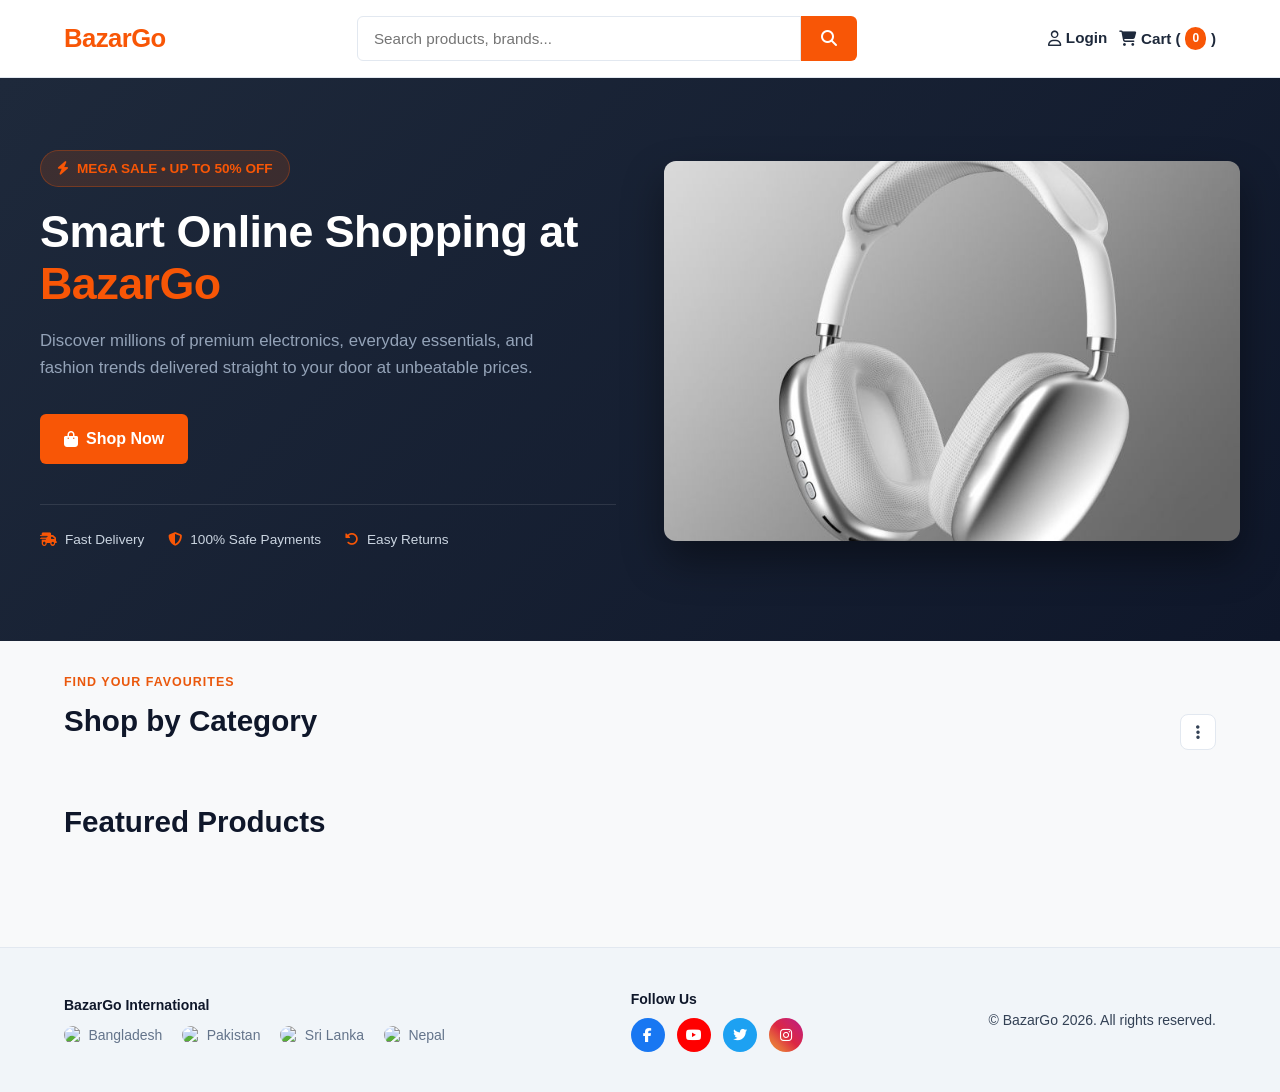
==== commit d6a3b701: "Refactor category menu and filter styles Updated category menu and filter layout for improved usabil" ====
--- a/index.html
+++ b/index.html
@@ -111,46 +111,45 @@
         <h2 class="section-title" id="category-section-title">Shop by Category</h2>
       </div>
       <div class="category-heading-actions">
-        <span class="category-hint">Choose a category to explore products</span>
         <div class="category-menu-wrap" id="category-menu-wrap">
-          <button type="button" class="category-menu-toggle" id="category-menu-toggle" aria-label="Category options" aria-haspopup="true" aria-expanded="false">
-            <i class="fa-solid fa-ellipsis-vertical"></i>
+          <button type="button" class="category-menu-toggle" id="category-menu-toggle" aria-label="Open category list" aria-haspopup="true" aria-controls="category-dropdown" aria-expanded="false">
+            <i class="fa-solid fa-ellipsis-vertical" aria-hidden="true"></i>
           </button>
           <div class="category-dropdown" id="category-dropdown" hidden>
-            <button type="button" class="category-menu-item" id="view-all-categories"><i class="fa-solid fa-border-all"></i> View All Categories</button>
+            <p class="category-dropdown-title">Browse Categories</p>
+            <div class="category-filter-list" id="category-filter-list" role="group" aria-label="Filter products by category">
+      <button type="button" class="category-filter active" data-category="all" aria-pressed="true">
+        <span class="category-icon"><i class="fa-solid fa-border-all"></i></span><span class="category-copy"><span class="category-name">All Products</span><span class="category-count" data-category-count="all">0 products</span></span><i class="fa-solid fa-arrow-right category-arrow" aria-hidden="true"></i>
+      </button>
+      <button type="button" class="category-filter" data-category="Fashion & Clothing" aria-pressed="false">
+        <span class="category-icon"><i class="fa-solid fa-shirt"></i></span><span class="category-copy"><span class="category-name">Fashion &amp; Clothing</span><span class="category-count" data-category-count="Fashion & Clothing">0 products</span></span><i class="fa-solid fa-arrow-right category-arrow" aria-hidden="true"></i>
+      </button>
+      <button type="button" class="category-filter" data-category="Jewellery & Accessories" aria-pressed="false">
+        <span class="category-icon"><i class="fa-solid fa-gem"></i></span><span class="category-copy"><span class="category-name">Jewellery &amp; Accessories</span><span class="category-count" data-category-count="Jewellery & Accessories">0 products</span></span><i class="fa-solid fa-arrow-right category-arrow" aria-hidden="true"></i>
+      </button>
+      <button type="button" class="category-filter" data-category="Beauty & Skincare" aria-pressed="false">
+        <span class="category-icon"><i class="fa-solid fa-spa"></i></span><span class="category-copy"><span class="category-name">Beauty &amp; Skincare</span><span class="category-count" data-category-count="Beauty & Skincare">0 products</span></span><i class="fa-solid fa-arrow-right category-arrow" aria-hidden="true"></i>
+      </button>
+      <button type="button" class="category-filter" data-category="Electronics & Accessories" aria-pressed="false">
+        <span class="category-icon"><i class="fa-solid fa-headphones"></i></span><span class="category-copy"><span class="category-name">Electronics &amp; Accessories</span><span class="category-count" data-category-count="Electronics & Accessories">0 products</span></span><i class="fa-solid fa-arrow-right category-arrow" aria-hidden="true"></i>
+      </button>
+      <button type="button" class="category-filter" data-category="Home & Kitchen" aria-pressed="false">
+        <span class="category-icon"><i class="fa-solid fa-house"></i></span><span class="category-copy"><span class="category-name">Home &amp; Kitchen</span><span class="category-count" data-category-count="Home & Kitchen">0 products</span></span><i class="fa-solid fa-arrow-right category-arrow" aria-hidden="true"></i>
+      </button>
+      <button type="button" class="category-filter" data-category="Stationery & Student Essentials" aria-pressed="false">
+        <span class="category-icon"><i class="fa-solid fa-book-open"></i></span><span class="category-copy"><span class="category-name">Stationery &amp; Student Essentials</span><span class="category-count" data-category-count="Stationery & Student Essentials">0 products</span></span><i class="fa-solid fa-arrow-right category-arrow" aria-hidden="true"></i>
+      </button>
+      <button type="button" class="category-filter" data-category="Bags & Lifestyle" aria-pressed="false">
+        <span class="category-icon"><i class="fa-solid fa-bag-shopping"></i></span><span class="category-copy"><span class="category-name">Bags &amp; Lifestyle</span><span class="category-count" data-category-count="Bags & Lifestyle">0 products</span></span><i class="fa-solid fa-arrow-right category-arrow" aria-hidden="true"></i>
+      </button>
+      <button type="button" class="category-filter" data-category="Food & Snacks" aria-pressed="false">
+        <span class="category-icon"><i class="fa-solid fa-cookie-bite"></i></span><span class="category-copy"><span class="category-name">Food &amp; Snacks</span><span class="category-count" data-category-count="Food & Snacks">0 products</span></span><i class="fa-solid fa-arrow-right category-arrow" aria-hidden="true"></i>
+      </button>
+            </div>
             <a class="category-menu-item admin-category-link" id="manage-categories-link" href="admin/products.html" hidden><i class="fa-solid fa-list-check"></i> Manage Categories</a>
           </div>
         </div>
       </div>
-    </div>
-    <div class="category-filter-list" id="category-filter-list" role="group" aria-label="Filter products by category">
-      <button type="button" class="category-filter active" data-category="all" aria-pressed="true">
-        <span class="category-icon"><i class="fa-solid fa-border-all"></i></span><span class="category-copy"><span class="category-name">All Products</span><span class="category-count" data-category-count="all">0 products</span></span><i class="fa-solid fa-arrow-right category-arrow" aria-hidden="true"></i>
-      </button>
-      <button type="button" class="category-filter" data-category="Fashion & Clothing" aria-pressed="false">
-        <span class="category-icon"><i class="fa-solid fa-shirt"></i></span><span class="category-copy"><span class="category-name">Fashion &amp; Clothing</span><span class="category-count" data-category-count="Fashion & Clothing">0 products</span></span><i class="fa-solid fa-arrow-right category-arrow" aria-hidden="true"></i>
-      </button>
-      <button type="button" class="category-filter" data-category="Jewellery & Accessories" aria-pressed="false">
-        <span class="category-icon"><i class="fa-solid fa-gem"></i></span><span class="category-copy"><span class="category-name">Jewellery &amp; Accessories</span><span class="category-count" data-category-count="Jewellery & Accessories">0 products</span></span><i class="fa-solid fa-arrow-right category-arrow" aria-hidden="true"></i>
-      </button>
-      <button type="button" class="category-filter" data-category="Beauty & Skincare" aria-pressed="false">
-        <span class="category-icon"><i class="fa-solid fa-spa"></i></span><span class="category-copy"><span class="category-name">Beauty &amp; Skincare</span><span class="category-count" data-category-count="Beauty & Skincare">0 products</span></span><i class="fa-solid fa-arrow-right category-arrow" aria-hidden="true"></i>
-      </button>
-      <button type="button" class="category-filter" data-category="Electronics & Accessories" aria-pressed="false">
-        <span class="category-icon"><i class="fa-solid fa-headphones"></i></span><span class="category-copy"><span class="category-name">Electronics &amp; Accessories</span><span class="category-count" data-category-count="Electronics & Accessories">0 products</span></span><i class="fa-solid fa-arrow-right category-arrow" aria-hidden="true"></i>
-      </button>
-      <button type="button" class="category-filter" data-category="Home & Kitchen" aria-pressed="false">
-        <span class="category-icon"><i class="fa-solid fa-house"></i></span><span class="category-copy"><span class="category-name">Home &amp; Kitchen</span><span class="category-count" data-category-count="Home & Kitchen">0 products</span></span><i class="fa-solid fa-arrow-right category-arrow" aria-hidden="true"></i>
-      </button>
-      <button type="button" class="category-filter" data-category="Stationery & Student Essentials" aria-pressed="false">
-        <span class="category-icon"><i class="fa-solid fa-book-open"></i></span><span class="category-copy"><span class="category-name">Stationery &amp; Student Essentials</span><span class="category-count" data-category-count="Stationery & Student Essentials">0 products</span></span><i class="fa-solid fa-arrow-right category-arrow" aria-hidden="true"></i>
-      </button>
-      <button type="button" class="category-filter" data-category="Bags & Lifestyle" aria-pressed="false">
-        <span class="category-icon"><i class="fa-solid fa-bag-shopping"></i></span><span class="category-copy"><span class="category-name">Bags &amp; Lifestyle</span><span class="category-count" data-category-count="Bags & Lifestyle">0 products</span></span><i class="fa-solid fa-arrow-right category-arrow" aria-hidden="true"></i>
-      </button>
-      <button type="button" class="category-filter" data-category="Food & Snacks" aria-pressed="false">
-        <span class="category-icon"><i class="fa-solid fa-cookie-bite"></i></span><span class="category-copy"><span class="category-name">Food &amp; Snacks</span><span class="category-count" data-category-count="Food & Snacks">0 products</span></span><i class="fa-solid fa-arrow-right category-arrow" aria-hidden="true"></i>
-      </button>
     </div>
   </section>
 
@@ -169,15 +168,17 @@
     .category-eyebrow { margin:0 0 .25rem; color:#ea580c; font-size:.78rem; font-weight:800; letter-spacing:.08em; text-transform:uppercase; }
     .shop-categories .section-title, .products-heading-row .section-title { margin:0 0 .35rem; }
     .category-hint { color:#64748b; font-size:.9rem; margin:0; }
-    .category-filter-list { display:grid; grid-template-columns:repeat(4,minmax(0,1fr)); gap:.85rem; margin-top:1.15rem; }
-    .category-filter { position:relative; min-width:0; min-height:88px; display:flex; align-items:center; gap:.8rem; padding:.9rem 1rem; border:1px solid #e2e8f0; border-radius:13px; background:#fff; color:#334155; font:inherit; text-align:left; cursor:pointer; transition:background .2s ease,border-color .2s ease,transform .2s ease,box-shadow .2s ease; }
-    .category-icon { flex:0 0 2.65rem; width:2.65rem; height:2.65rem; display:grid; place-items:center; border-radius:11px; background:#fff1e8; color:#ea580c; font-size:1.05rem; transition:background .2s ease,color .2s ease,transform .2s ease; }
+    .category-dropdown-title { margin:.25rem .55rem .55rem; color:#64748b; font-size:.72rem; font-weight:800; letter-spacing:.07em; text-transform:uppercase; }
+    .category-dropdown { position:absolute; z-index:50; top:calc(100% + 8px); right:0; width:min(340px, calc(100vw - 32px)); max-height:min(70vh, 480px); overflow-y:auto; padding:.65rem; background:#fff; border:1px solid #e2e8f0; border-radius:12px; box-shadow:0 14px 34px rgba(15,23,42,.16); }
+    .category-filter-list { display:grid; grid-template-columns:1fr; gap:.3rem; margin:0; }
+    .category-filter { position:relative; min-width:0; min-height:54px; display:flex; align-items:center; gap:.7rem; padding:.55rem .65rem; border:1px solid transparent; border-radius:8px; background:#fff; color:#334155; font:inherit; text-align:left; cursor:pointer; transition:background .18s ease,border-color .18s ease; }
+    .category-icon { flex:0 0 2rem; width:2rem; height:2rem; display:grid; place-items:center; border-radius:8px; background:#fff1e8; color:#ea580c; font-size:.9rem; }
     .category-copy { min-width:0; flex:1; display:flex; flex-direction:column; gap:.28rem; }
-    .category-name { color:#263445; font-size:.9rem; line-height:1.3; font-weight:700; overflow-wrap:anywhere; }
-    .category-count { color:#94a3b8; font-size:.75rem; line-height:1.2; font-weight:500; }
+    .category-name { color:#263445; font-size:.84rem; line-height:1.3; font-weight:700; overflow-wrap:anywhere; }
+    .category-count { color:#94a3b8; font-size:.7rem; line-height:1.2; font-weight:500; }
     .category-arrow { flex:0 0 auto; color:#cbd5e1; font-size:.78rem; transition:transform .2s ease,color .2s ease; }
-    .category-filter:hover { border-color:#fdba74; transform:translateY(-2px); box-shadow:0 7px 18px rgba(15,23,42,.07); }
-    .category-filter:hover .category-arrow { color:#ea580c; transform:translateX(3px); }
+    .category-filter:hover { border-color:#fed7aa; background:#fff7ed; }
+    .category-filter:hover .category-arrow { color:#ea580c; transform:translateX(2px); }
     .category-filter.active { border-color:#ea580c; background:#fff7ed; box-shadow:0 0 0 1px #ea580c inset,0 5px 14px rgba(234,88,12,.08); }
     .category-filter.active .category-icon { background:#ea580c; color:#fff; }
     .category-filter.active .category-name { color:#c2410c; }
@@ -185,10 +186,7 @@
     .category-filter:focus-visible, .category-menu-toggle:focus-visible, .category-menu-item:focus-visible { outline:3px solid rgba(234,88,12,.28); outline-offset:2px; }
     .products-heading-row { margin-bottom:1rem; }
     .products-result-count { color:#64748b; font-size:.88rem; margin-bottom:1rem; }
-    @media (max-width:1100px) { .category-filter-list { grid-template-columns:repeat(3,minmax(0,1fr)); } }
-    @media (max-width:760px) { .category-filter-list { grid-template-columns:repeat(2,minmax(0,1fr)); gap:.65rem; } .category-filter { min-height:82px; padding:.75rem; gap:.65rem; } .category-icon { width:2.4rem; height:2.4rem; flex-basis:2.4rem; } }
-    @media (max-width:480px) { .shop-categories { margin-top:1.25rem; } .category-heading-row { align-items:flex-start; } .category-heading-actions { margin-bottom:0; } .category-heading-actions .category-hint { display:none; } .category-filter-list { grid-template-columns:repeat(2,minmax(0,1fr)); gap:.55rem; margin-top:.9rem; } .category-filter { min-height:84px; padding:.7rem .6rem; gap:.5rem; border-radius:11px; } .category-icon { width:2.15rem; height:2.15rem; flex-basis:2.15rem; border-radius:9px; font-size:.9rem; } .category-name { font-size:.78rem; } .category-count { font-size:.68rem; } .category-arrow { display:none; } }
-    @media (max-width:350px) { .category-filter { align-items:flex-start; flex-direction:column; min-height:105px; } .category-copy { width:100%; } }
+    @media (max-width:480px) { .shop-categories { margin-top:1.25rem; } .category-heading-row { align-items:center; } .category-heading-actions { margin:0; } .category-dropdown { width:min(320px, calc(100vw - 28px)); } .category-filter { min-height:52px; padding:.5rem .55rem; } .category-icon { width:1.9rem; height:1.9rem; flex-basis:1.9rem; } .category-name { font-size:.8rem; } .category-count { font-size:.67rem; } }
 
 
     .hero-slider-dots { display:flex; justify-content:center; align-items:center; gap:.55rem; margin:1.15rem auto 0; }
@@ -197,12 +195,11 @@
     .hero-slider-dot[aria-current="true"] { width:25px; border-radius:20px; background:var(--primary,#f85606); }
     .hero-content, .hero-visual { transition:opacity .35s ease; }
     .hero-section.is-transitioning .hero-content, .hero-section.is-transitioning .hero-visual { opacity:.18; }
-    .category-heading-actions { display:flex; align-items:center; gap:.65rem; margin-bottom:1rem; }
+    .category-heading-actions { display:flex; align-items:center; gap:.65rem; margin:0; }
     .category-heading-actions .category-hint { margin:0; }
     .category-menu-wrap { position:relative; }
     .category-menu-toggle { width:36px; height:36px; display:grid; place-items:center; border:1px solid #e2e8f0; border-radius:8px; background:#fff; color:#334155; cursor:pointer; }
     .category-menu-toggle:hover, .category-menu-toggle[aria-expanded="true"] { border-color:#fdba74; color:#ea580c; }
-    .category-dropdown { position:absolute; z-index:30; top:calc(100% + 7px); right:0; min-width:190px; padding:.35rem; background:#fff; border:1px solid #e2e8f0; border-radius:9px; box-shadow:0 10px 25px rgba(15,23,42,.12); }
     .category-dropdown[hidden] { display:none; }
     .category-menu-item { width:100%; display:flex; align-items:center; gap:.65rem; padding:.65rem .75rem; border:0; border-radius:6px; background:transparent; color:#334155; text-decoration:none; font:inherit; font-size:.88rem; text-align:left; cursor:pointer; }
     .category-menu-item[hidden] { display:none; }
@@ -489,12 +486,6 @@
       if (!categoryMenuWrap.contains(event.target)) closeCategoryMenu();
     });
     document.addEventListener("keydown", event => { if (event.key === "Escape") closeCategoryMenu(); });
-    document.getElementById("view-all-categories").addEventListener("click", () => {
-      const allButton = document.querySelector('.category-filter[data-category="all"]');
-      if (allButton) allButton.click();
-      document.getElementById("category-filter-list").scrollIntoView({ behavior: "smooth", block: "center" });
-      closeCategoryMenu();
-    });
     document.getElementById("manage-categories-link").addEventListener("click", closeCategoryMenu);
 
     // 4. Render Product Cards with Stock Awareness
@@ -781,6 +772,7 @@
           item.setAttribute("aria-pressed", String(selected));
         });
         applyProductFilters();
+        closeCategoryMenu();
         document.getElementById("featured")?.scrollIntoView({ behavior: "smooth", block: "start" });
       });
     });
